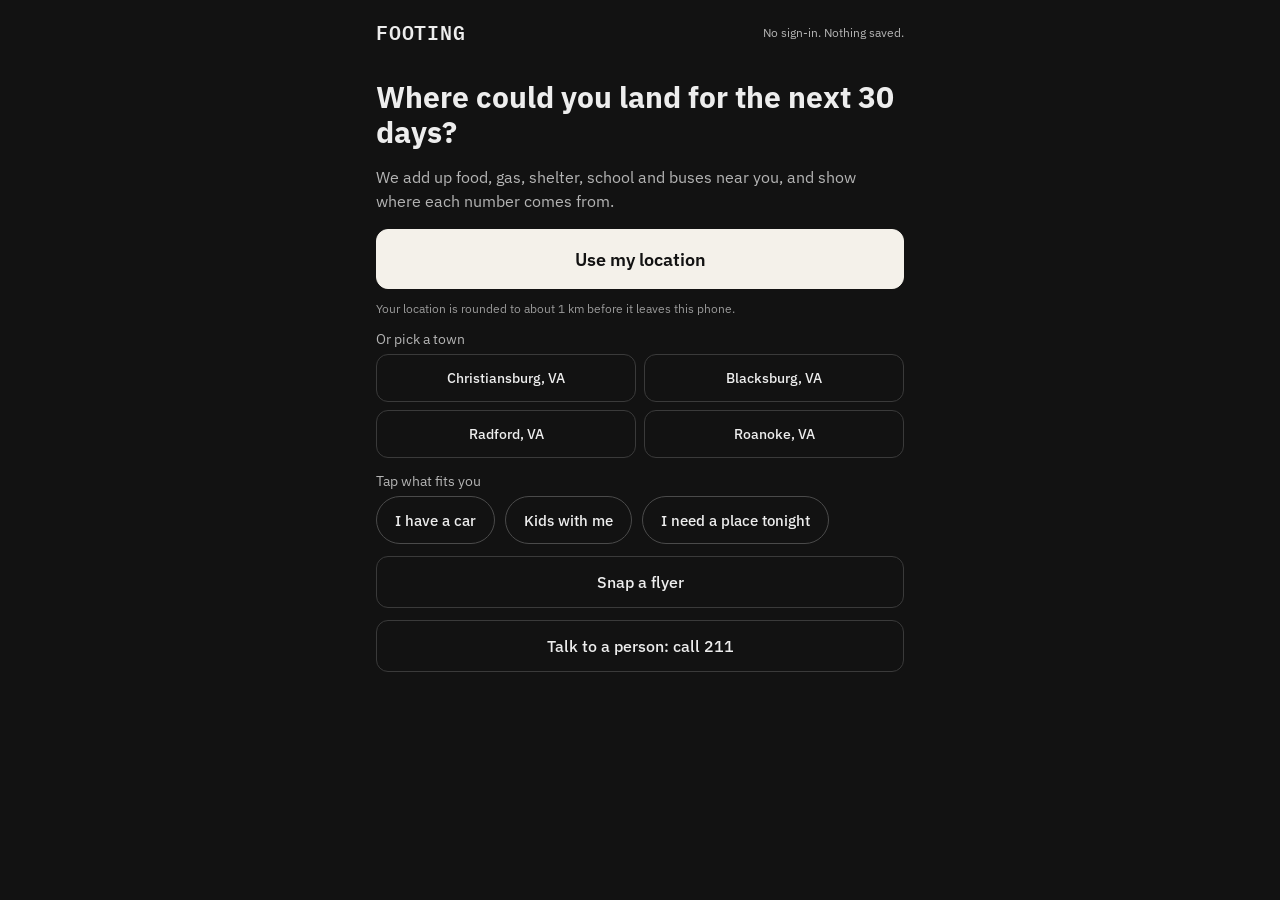
==== footing/web/index.html @ 18e1db3f "Gemma 4 plan and flyer reader, API, and phone app FastAPI endpoints for receipt, plan, tonight, comp" ====
<!doctype html>
<html lang="en">
<head>
<meta charset="utf-8">
<meta name="viewport" content="width=device-width, initial-scale=1, viewport-fit=cover">
<meta name="theme-color" content="#121212">
<meta name="description" content="Footing: where could you land for the next 30 days? Food, shelter, cost and services near you, from public data.">
<title>Footing</title>
<link rel="manifest" href="manifest.webmanifest">
<link rel="icon" href="icon.svg" type="image/svg+xml">
<link rel="preconnect" href="https://fonts.googleapis.com">
<link href="https://fonts.googleapis.com/css2?family=IBM+Plex+Mono:wght@400;600&family=IBM+Plex+Sans:wght@400;500;600;700&display=swap" rel="stylesheet">
<link rel="stylesheet" href="styles.css">
</head>
<body>
<header class="top">
  <a href="#/" class="brand" aria-label="Footing home">FOOTING</a>
  <span class="tag">No sign-in. Nothing saved.</span>
</header>
<main id="view" tabindex="-1" aria-live="polite"></main>
<noscript><p class="pad">Footing needs JavaScript. You can still call 211 for help.</p></noscript>
<script src="app.js"></script>
</body>
</html>
---- footing/web/styles.css ----
:root {
  --bg: #121212; --panel: #1a1a1a; --line: #2e2e2e; --ink: #ededed; --quiet: #b5b5b5; --dim: #9a9a9a;
  --paper: #f4f1ea; --paper-ink: #1b1b1b; --paper-quiet: #5f5f5f;
  --good: #2e7d4f; --good-ink: #1f6b3f; --bar-good: #4caf7a; --bar-mid: #d9a441; --bar-low: #c96a5b;
  --warn: #e0a63a; --warn-ink: #f2c46d; --accent: #2e7d4f;
  --mono: "IBM Plex Mono", ui-monospace, Menlo, Consolas, monospace;
  --sans: "IBM Plex Sans", system-ui, -apple-system, "Segoe UI", sans-serif;
}
* { box-sizing: border-box; }
html, body { margin: 0; background: var(--bg); color: var(--ink); font-family: var(--sans); }
body { min-height: 100vh; }
a { color: var(--ink); }
.top { display: flex; align-items: center; justify-content: space-between; padding: 16px; max-width: 560px; margin: 0 auto; }
.brand { font-family: var(--mono); font-weight: 600; font-size: 20px; letter-spacing: .04em; text-decoration: none; }
.tag { font-size: 12px; color: var(--quiet); }
main { max-width: 560px; margin: 0 auto; padding: 0 16px 48px; outline: none; }
h1 { font-size: 30px; line-height: 1.15; margin: 16px 0 8px; }
h2 { font-size: 20px; margin: 24px 0 8px; }
p { line-height: 1.5; }
.quiet { color: var(--quiet); } .dim { color: var(--dim); font-size: 12px; }
.pad { padding: 16px; }
.btn { display: flex; align-items: center; justify-content: center; gap: 8px; min-height: 52px; padding: 0 18px;
  border-radius: 12px; border: 1px solid #3a3a3a; background: transparent; color: var(--ink); font: 500 16px var(--sans);
  text-decoration: none; cursor: pointer; width: 100%; }
.btn.primary { background: var(--paper); color: #121212; border-color: var(--paper); font-weight: 600; min-height: 60px; font-size: 18px; }
.btn.go { background: var(--good); border-color: var(--good); color: #fff; font-weight: 700; }
.btn:focus-visible, .chip:focus-visible, input:focus-visible, select:focus-visible { outline: 3px solid var(--warn); outline-offset: 2px; }
.row { display: flex; gap: 8px; } .row > * { flex: 1; }
.stack { display: flex; flex-direction: column; gap: 12px; }
.chips { display: flex; flex-wrap: wrap; gap: 10px; }
.chip { min-height: 48px; padding: 0 18px; border-radius: 24px; border: 1px solid #4a4a4a; background: transparent;
  color: var(--ink); font: 500 15px var(--sans); cursor: pointer; }
.chip[aria-pressed="true"] { background: var(--good); border-color: var(--good); color: #fff; }
label { font-size: 14px; color: var(--quiet); }
input, select { width: 100%; min-height: 48px; border-radius: 10px; border: 1px solid #3a3a3a; background: #1c1c1c;
  color: var(--ink); padding: 0 14px; font: 16px var(--sans); }
.towns { display: grid; grid-template-columns: repeat(2, minmax(0, 1fr)); gap: 8px; }
.towns .btn { min-height: 48px; font-size: 14px; flex-direction: column; gap: 0; padding: 6px 10px; text-align: center; }
.towns .btn .nodata { font: 400 11px var(--mono); color: var(--quiet); }
.badge { display: inline-block; font: 600 11px var(--mono); padding: 2px 6px; border-radius: 4px; border: 1px solid #4a4a4a; color: var(--quiet); }
.badge.open { border-color: var(--bar-good); color: var(--bar-good); }
.badge.closed { border-color: var(--bar-low); color: #e89585; }
.notice { border: 1px solid var(--line); border-radius: 12px; padding: 12px 14px; background: var(--panel); font-size: 14px; line-height: 1.5; }
.notice.warn { border: 2px solid var(--warn); }
.notice.warn strong { color: var(--warn-ink); }

/* receipt */
.receipt { background: var(--paper); color: var(--paper-ink); border-radius: 6px; padding: 18px; font-family: var(--mono);
  display: flex; flex-direction: column; gap: 10px; margin-top: 12px; }
.receipt .title { text-align: center; font-weight: 600; letter-spacing: .12em; }
.receipt .sub { text-align: center; font-size: 11px; color: var(--paper-quiet); }
.receipt hr { border: 0; border-top: 1px dashed #8a8a8a; margin: 2px 0; width: 100%; }
.line { display: flex; justify-content: space-between; gap: 12px; font-size: 13px; }
.line .v { font-weight: 600; white-space: nowrap; }
.line.unknown .v { color: var(--paper-quiet); font-weight: 400; }
.src { font-size: 11px; color: var(--paper-quiet); }
.stamp-row { display: flex; align-items: center; justify-content: space-between; }
.stamp { width: 76px; height: 76px; border-radius: 50%; border: 3px solid var(--good-ink); color: var(--good-ink);
  display: flex; align-items: center; justify-content: center; font-size: 28px; font-weight: 600; transform: rotate(-8deg); }
.stamp.none { border-color: var(--paper-quiet); color: var(--paper-quiet); font-size: 14px; }
.cats { display: flex; flex-direction: column; gap: 8px; margin-top: 16px; }
.cat { display: grid; grid-template-columns: 132px minmax(0, 1fr) 40px; align-items: center; gap: 10px; font-size: 13px;
  background: none; border: 0; color: var(--ink); text-align: left; padding: 4px 0; cursor: pointer; font-family: var(--sans); }
.track { height: 9px; border-radius: 5px; background: #2a2a2a; overflow: hidden; }
.track.unknown { background: repeating-linear-gradient(90deg, #3a3a3a 0 6px, transparent 6px 12px); }
.fill { height: 9px; }
.num { text-align: right; font-family: var(--mono); }
.details { font-size: 13px; color: var(--quiet); padding: 4px 0 8px; line-height: 1.5; }
.details li { margin: 2px 0; }
.places { list-style: none; padding: 0; margin: 0; display: flex; flex-direction: column; gap: 8px; }
.place { border: 1px solid var(--line); background: var(--panel); border-radius: 12px; padding: 12px; display: flex; flex-direction: column; gap: 4px; }
.place .name { font-weight: 600; }
.place .meta { font: 12px var(--mono); color: var(--quiet); display: flex; gap: 10px; flex-wrap: wrap; align-items: center; }
.actions { display: grid; grid-template-columns: repeat(2, minmax(0, 1fr)); gap: 8px; margin-top: 16px; }
.step { display: grid; grid-template-columns: 28px minmax(0, 1fr); gap: 10px; border: 1px solid var(--line); background: var(--panel); border-radius: 12px; padding: 12px; }
.step input { width: 22px; height: 22px; min-height: 0; margin: 2px 0 0; accent-color: var(--good); }
.step .a { font-weight: 600; line-height: 1.35; }
.tabs { display: flex; gap: 8px; margin: 8px 0; }
.tabs button { min-height: 40px; padding: 0 14px; border-radius: 20px; border: 1px solid #3a3a3a; background: transparent; color: var(--ink); font: 14px var(--sans); cursor: pointer; }
.tabs button[aria-selected="true"] { background: var(--paper); color: #121212; font-weight: 600; }
.cmp { display: grid; gap: 8px; }
.cmp table { width: 100%; border-collapse: collapse; font-size: 13px; }
.cmp th, .cmp td { padding: 8px 6px; border-bottom: 1px solid var(--line); text-align: left; }
.cmp td.n { font-family: var(--mono); text-align: right; }
.tonight { background: #000; }
.big { font-size: 26px; font-weight: 700; line-height: 1.2; }
.card-frame { background: #fff; border-radius: 8px; padding: 8px; display: flex; justify-content: center; }
.card-frame img { max-width: 100%; height: auto; }
.spinner { padding: 40px 0; text-align: center; color: var(--quiet); }
@media print { .top, .no-print { display: none !important; } body { background: #fff; } .card-frame { padding: 0; } }
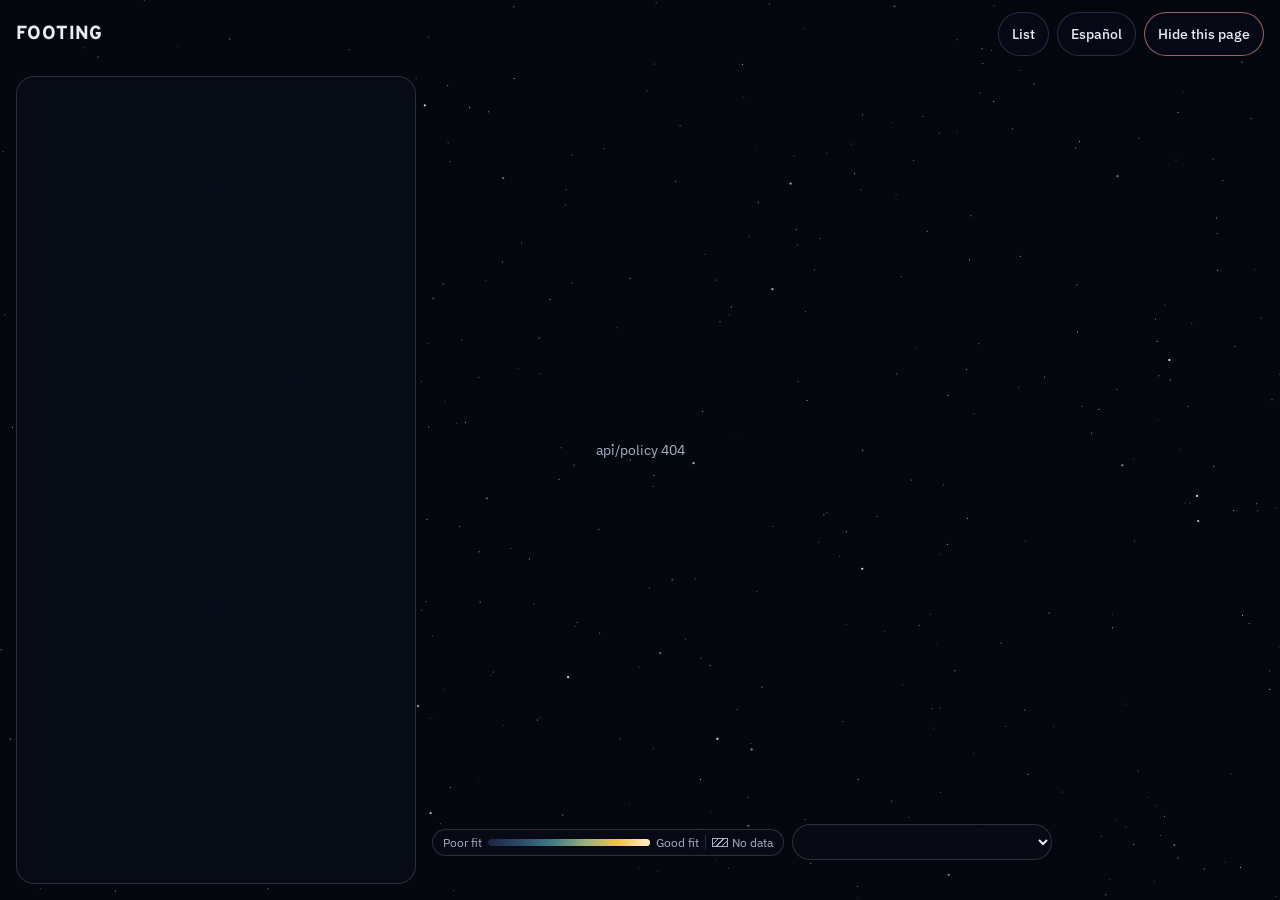
==== commit eb25aa86: "Sync globe UI work from Drive '2nd 100%' (hash-verified against its git index) Every file matches th" ====
--- a/footing/web/index.html
+++ b/footing/web/index.html
@@ -9,16 +9,40 @@
 <link rel="manifest" href="manifest.webmanifest">
 <link rel="icon" href="icon.svg" type="image/svg+xml">
 <link rel="preconnect" href="https://fonts.googleapis.com">
-<link href="https://fonts.googleapis.com/css2?family=IBM+Plex+Mono:wght@400;600&family=IBM+Plex+Sans:wght@400;500;600;700&display=swap" rel="stylesheet">
+<link href="https://fonts.googleapis.com/css2?family=IBM+Plex+Mono:wght@400;600&family=IBM+Plex+Sans:wght@400;500;600;700&family=Overpass:wght@700;800&display=swap" rel="stylesheet">
 <link rel="stylesheet" href="styles.css">
+<link rel="stylesheet" href="vendor/maplibre-gl.css">
+<link rel="stylesheet" href="globe.css">
 </head>
 <body>
+<div id="globe-root" hidden>
+  <canvas id="stars" aria-hidden="true"></canvas>
+  <div id="globe-map" aria-label="Globe. States are colored by how well they fit you. Use the List button for the same information as a list."></div>
+  <div class="g-loading" role="status">Loading the map...</div>
+  <div class="g-top">
+    <a href="#/" class="g-brand" aria-label="Footing home">FOOTING</a>
+    <button type="button" class="g-btn" id="g-listbtn">List</button>
+    <button type="button" class="g-btn" id="g-lang">Español</button>
+    <button type="button" class="g-btn hide" id="g-hide">Hide this page</button>
+  </div>
+  <div class="g-legend">
+    <div class="g-ramp"><span id="g-low">Poor fit</span><span class="bar" aria-hidden="true"></span><span id="g-high">Good fit</span>
+      <span class="unk"><i aria-hidden="true"></i><span id="g-unk">No data</span></span></div>
+    <select class="g-layer" id="g-layer" aria-label="Color the map by"></select>
+  </div>
+  <section class="g-sheet" aria-label="Details"></section>
+</div>
 <header class="top">
   <a href="#/" class="brand" aria-label="Footing home">FOOTING</a>
-  <span class="tag">No sign-in. Nothing saved.</span>
+  <span class="tag">No sign-in. Your answers stay on this phone.</span>
 </header>
 <main id="view" tabindex="-1" aria-live="polite"></main>
 <noscript><p class="pad">Footing needs JavaScript. You can still call 211 for help.</p></noscript>
+<script src="vendor/maplibre-gl.js"></script>
+<script src="vendor/topojson-client.min.js"></script>
+<script src="fit.js"></script>
+<script src="i18n.js"></script>
+<script src="globe.js"></script>
 <script src="app.js"></script>
 </body>
 </html>
--- a/footing/web/vendor/maplibre-gl.css
+++ b/footing/web/vendor/maplibre-gl.css
@@ -0,0 +1 @@
+.maplibregl-map{font:12px/20px Helvetica Neue,Arial,Helvetica,sans-serif;overflow:hidden;position:relative;-webkit-tap-highlight-color:rgb(0 0 0/0)}.maplibregl-canvas{left:0;position:absolute;top:0}.maplibregl-map:fullscreen{height:100%;width:100%}.maplibregl-ctrl-group button.maplibregl-ctrl-compass{touch-action:none}.maplibregl-canvas-container.maplibregl-interactive,.maplibregl-ctrl-group button.maplibregl-ctrl-compass{cursor:grab;-webkit-user-select:none;-moz-user-select:none;user-select:none}.maplibregl-canvas-container.maplibregl-interactive.maplibregl-track-pointer{cursor:pointer}.maplibregl-canvas-container.maplibregl-interactive:active,.maplibregl-ctrl-group button.maplibregl-ctrl-compass:active{cursor:grabbing}.maplibregl-canvas-container.maplibregl-touch-zoom-rotate,.maplibregl-canvas-container.maplibregl-touch-zoom-rotate .maplibregl-canvas{touch-action:pan-x pan-y}.maplibregl-canvas-container.maplibregl-touch-drag-pan,.maplibregl-canvas-container.maplibregl-touch-drag-pan .maplibregl-canvas{touch-action:pinch-zoom}.maplibregl-canvas-container.maplibregl-touch-zoom-rotate.maplibregl-touch-drag-pan,.maplibregl-canvas-container.maplibregl-touch-zoom-rotate.maplibregl-touch-drag-pan .maplibregl-canvas{touch-action:none}.maplibregl-canvas-container.maplibregl-touch-drag-pan.maplibregl-cooperative-gestures,.maplibregl-canvas-container.maplibregl-touch-drag-pan.maplibregl-cooperative-gestures .maplibregl-canvas{touch-action:pan-x pan-y}.maplibregl-ctrl-bottom-left,.maplibregl-ctrl-bottom-right,.maplibregl-ctrl-top-left,.maplibregl-ctrl-top-right{pointer-events:none;position:absolute;z-index:2}.maplibregl-ctrl-top-left{left:0;top:0}.maplibregl-ctrl-top-right{right:0;top:0}.maplibregl-ctrl-bottom-left{bottom:0;left:0}.maplibregl-ctrl-bottom-right{bottom:0;right:0}.maplibregl-ctrl{clear:both;pointer-events:auto;transform:translate(0)}.maplibregl-ctrl-top-left .maplibregl-ctrl{float:left;margin:10px 0 0 10px}.maplibregl-ctrl-top-right .maplibregl-ctrl{float:right;margin:10px 10px 0 0}.maplibregl-ctrl-bottom-left .maplibregl-ctrl{float:left;margin:0 0 10px 10px}.maplibregl-ctrl-bottom-right .maplibregl-ctrl{float:right;margin:0 10px 10px 0}.maplibregl-ctrl-group{background:#fff;border-radius:4px}.maplibregl-ctrl-group:not(:empty){box-shadow:0 0 0 2px rgba(0,0,0,.1)}@media (forced-colors:active){.maplibregl-ctrl-group:not(:empty){box-shadow:0 0 0 2px ButtonText}}.maplibregl-ctrl-group button{background-color:transparent;border:0;box-sizing:border-box;cursor:pointer;display:block;height:29px;outline:none;padding:0;width:29px}.maplibregl-ctrl-group button+button{border-top:1px solid #ddd}.maplibregl-ctrl button .maplibregl-ctrl-icon{background-position:50%;background-repeat:no-repeat;display:block;height:100%;width:100%}@media (forced-colors:active){.maplibregl-ctrl-icon{background-color:transparent}.maplibregl-ctrl-group button+button{border-top:1px solid ButtonText}}.maplibregl-ctrl button::-moz-focus-inner{border:0;padding:0}.maplibregl-ctrl-attrib-button:focus,.maplibregl-ctrl-group button:focus{box-shadow:0 0 2px 2px #0096ff}.maplibregl-ctrl button:disabled{cursor:not-allowed}.maplibregl-ctrl button:disabled .maplibregl-ctrl-icon{opacity:.25}@media (hover:hover){.maplibregl-ctrl button:not(:disabled):hover{background-color:rgba(0,0,0,.05)}}.maplibregl-ctrl button:not(:disabled):active{background-color:rgba(0,0,0,.05)}.maplibregl-ctrl-group button:focus:focus-visible{box-shadow:0 0 2px 2px #0096ff}.maplibregl-ctrl-group button:focus:not(:focus-visible){box-shadow:none}.maplibregl-ctrl-group button:focus:first-child{border-radius:4px 4px 0 0}.maplibregl-ctrl-group button:focus:last-child{border-radius:0 0 4px 4px}.maplibregl-ctrl-group button:focus:only-child{border-radius:inherit}.maplibregl-ctrl button.maplibregl-ctrl-zoom-out .maplibregl-ctrl-icon{background-image:url("data:image/svg+xml;charset=utf-8,%3Csvg xmlns='http://www.w3.org/2000/svg' width='29' height='29' fill='%23333' viewBox='0 0 29 29'%3E%3Cpath d='M10 13c-.75 0-1.5.75-1.5 1.5S9.25 16 10 16h9c.75 0 1.5-.75 1.5-1.5S19.75 13 19 13z'/%3E%3C/svg%3E")}.maplibregl-ctrl button.maplibregl-ctrl-zoom-in .maplibregl-ctrl-icon{background-image:url("data:image/svg+xml;charset=utf-8,%3Csvg xmlns='http://www.w3.org/2000/svg' width='29' height='29' fill='%23333' viewBox='0 0 29 29'%3E%3Cpath d='M14.5 8.5c-.75 0-1.5.75-1.5 1.5v3h-3c-.75 0-1.5.75-1.5 1.5S9.25 16 10 16h3v3c0 .75.75 1.5 1.5 1.5S16 19.75 16 19v-3h3c.75 0 1.5-.75 1.5-1.5S19.75 13 19 13h-3v-3c0-.75-.75-1.5-1.5-1.5'/%3E%3C/svg%3E")}@media (forced-colors:active){.maplibregl-ctrl button.maplibregl-ctrl-zoom-out .maplibregl-ctrl-icon{background-image:url("data:image/svg+xml;charset=utf-8,%3Csvg xmlns='http://www.w3.org/2000/svg' width='29' height='29' fill='%23fff' viewBox='0 0 29 29'%3E%3Cpath d='M10 13c-.75 0-1.5.75-1.5 1.5S9.25 16 10 16h9c.75 0 1.5-.75 1.5-1.5S19.75 13 19 13z'/%3E%3C/svg%3E")}.maplibregl-ctrl button.maplibregl-ctrl-zoom-in .maplibregl-ctrl-icon{background-image:url("data:image/svg+xml;charset=utf-8,%3Csvg xmlns='http://www.w3.org/2000/svg' width='29' height='29' fill='%23fff' viewBox='0 0 29 29'%3E%3Cpath d='M14.5 8.5c-.75 0-1.5.75-1.5 1.5v3h-3c-.75 0-1.5.75-1.5 1.5S9.25 16 10 16h3v3c0 .75.75 1.5 1.5 1.5S16 19.75 16 19v-3h3c.75 0 1.5-.75 1.5-1.5S19.75 13 19 13h-3v-3c0-.75-.75-1.5-1.5-1.5'/%3E%3C/svg%3E")}}@media (forced-colors:active) and (prefers-color-scheme:light){.maplibregl-ctrl button.maplibregl-ctrl-zoom-out .maplibregl-ctrl-icon{background-image:url("data:image/svg+xml;charset=utf-8,%3Csvg xmlns='http://www.w3.org/2000/svg' width='29' height='29' viewBox='0 0 29 29'%3E%3Cpath d='M10 13c-.75 0-1.5.75-1.5 1.5S9.25 16 10 16h9c.75 0 1.5-.75 1.5-1.5S19.75 13 19 13z'/%3E%3C/svg%3E")}.maplibregl-ctrl button.maplibregl-ctrl-zoom-in .maplibregl-ctrl-icon{background-image:url("data:image/svg+xml;charset=utf-8,%3Csvg xmlns='http://www.w3.org/2000/svg' width='29' height='29' viewBox='0 0 29 29'%3E%3Cpath d='M14.5 8.5c-.75 0-1.5.75-1.5 1.5v3h-3c-.75 0-1.5.75-1.5 1.5S9.25 16 10 16h3v3c0 .75.75 1.5 1.5 1.5S16 19.75 16 19v-3h3c.75 0 1.5-.75 1.5-1.5S19.75 13 19 13h-3v-3c0-.75-.75-1.5-1.5-1.5'/%3E%3C/svg%3E")}}.maplibregl-ctrl button.maplibregl-ctrl-fullscreen .maplibregl-ctrl-icon{background-image:url("data:image/svg+xml;charset=utf-8,%3Csvg xmlns='http://www.w3.org/2000/svg' width='29' height='29' fill='%23333' viewBox='0 0 29 29'%3E%3Cpath d='M24 16v5.5c0 1.75-.75 2.5-2.5 2.5H16v-1l3-1.5-4-5.5 1-1 5.5 4 1.5-3zM6 16l1.5 3 5.5-4 1 1-4 5.5 3 1.5v1H7.5C5.75 24 5 23.25 5 21.5V16zm7-11v1l-3 1.5 4 5.5-1 1-5.5-4L6 13H5V7.5C5 5.75 5.75 5 7.5 5zm11 2.5c0-1.75-.75-2.5-2.5-2.5H16v1l3 1.5-4 5.5 1 1 5.5-4 1.5 3h1z'/%3E%3C/svg%3E")}.maplibregl-ctrl button.maplibregl-ctrl-shrink .maplibregl-ctrl-icon{background-image:url("data:image/svg+xml;charset=utf-8,%3Csvg xmlns='http://www.w3.org/2000/svg' width='29' height='29' viewBox='0 0 29 29'%3E%3Cpath d='M18.5 16c-1.75 0-2.5.75-2.5 2.5V24h1l1.5-3 5.5 4 1-1-4-5.5 3-1.5v-1zM13 18.5c0-1.75-.75-2.5-2.5-2.5H5v1l3 1.5L4 24l1 1 5.5-4 1.5 3h1zm3-8c0 1.75.75 2.5 2.5 2.5H24v-1l-3-1.5L25 5l-1-1-5.5 4L17 5h-1zM10.5 13c1.75 0 2.5-.75 2.5-2.5V5h-1l-1.5 3L5 4 4 5l4 5.5L5 12v1z'/%3E%3C/svg%3E")}@media (forced-colors:active){.maplibregl-ctrl button.maplibregl-ctrl-fullscreen .maplibregl-ctrl-icon{background-image:url("data:image/svg+xml;charset=utf-8,%3Csvg xmlns='http://www.w3.org/2000/svg' width='29' height='29' fill='%23fff' viewBox='0 0 29 29'%3E%3Cpath d='M24 16v5.5c0 1.75-.75 2.5-2.5 2.5H16v-1l3-1.5-4-5.5 1-1 5.5 4 1.5-3zM6 16l1.5 3 5.5-4 1 1-4 5.5 3 1.5v1H7.5C5.75 24 5 23.25 5 21.5V16zm7-11v1l-3 1.5 4 5.5-1 1-5.5-4L6 13H5V7.5C5 5.75 5.75 5 7.5 5zm11 2.5c0-1.75-.75-2.5-2.5-2.5H16v1l3 1.5-4 5.5 1 1 5.5-4 1.5 3h1z'/%3E%3C/svg%3E")}.maplibregl-ctrl button.maplibregl-ctrl-shrink .maplibregl-ctrl-icon{background-image:url("data:image/svg+xml;charset=utf-8,%3Csvg xmlns='http://www.w3.org/2000/svg' width='29' height='29' fill='%23fff' viewBox='0 0 29 29'%3E%3Cpath d='M18.5 16c-1.75 0-2.5.75-2.5 2.5V24h1l1.5-3 5.5 4 1-1-4-5.5 3-1.5v-1zM13 18.5c0-1.75-.75-2.5-2.5-2.5H5v1l3 1.5L4 24l1 1 5.5-4 1.5 3h1zm3-8c0 1.75.75 2.5 2.5 2.5H24v-1l-3-1.5L25 5l-1-1-5.5 4L17 5h-1zM10.5 13c1.75 0 2.5-.75 2.5-2.5V5h-1l-1.5 3L5 4 4 5l4 5.5L5 12v1z'/%3E%3C/svg%3E")}}@media (forced-colors:active) and (prefers-color-scheme:light){.maplibregl-ctrl button.maplibregl-ctrl-fullscreen .maplibregl-ctrl-icon{background-image:url("data:image/svg+xml;charset=utf-8,%3Csvg xmlns='http://www.w3.org/2000/svg' width='29' height='29' viewBox='0 0 29 29'%3E%3Cpath d='M24 16v5.5c0 1.75-.75 2.5-2.5 2.5H16v-1l3-1.5-4-5.5 1-1 5.5 4 1.5-3zM6 16l1.5 3 5.5-4 1 1-4 5.5 3 1.5v1H7.5C5.75 24 5 23.25 5 21.5V16zm7-11v1l-3 1.5 4 5.5-1 1-5.5-4L6 13H5V7.5C5 5.75 5.75 5 7.5 5zm11 2.5c0-1.75-.75-2.5-2.5-2.5H16v1l3 1.5-4 5.5 1 1 5.5-4 1.5 3h1z'/%3E%3C/svg%3E")}.maplibregl-ctrl button.maplibregl-ctrl-shrink .maplibregl-ctrl-icon{background-image:url("data:image/svg+xml;charset=utf-8,%3Csvg xmlns='http://www.w3.org/2000/svg' width='29' height='29' viewBox='0 0 29 29'%3E%3Cpath d='M18.5 16c-1.75 0-2.5.75-2.5 2.5V24h1l1.5-3 5.5 4 1-1-4-5.5 3-1.5v-1zM13 18.5c0-1.75-.75-2.5-2.5-2.5H5v1l3 1.5L4 24l1 1 5.5-4 1.5 3h1zm3-8c0 1.75.75 2.5 2.5 2.5H24v-1l-3-1.5L25 5l-1-1-5.5 4L17 5h-1zM10.5 13c1.75 0 2.5-.75 2.5-2.5V5h-1l-1.5 3L5 4 4 5l4 5.5L5 12v1z'/%3E%3C/svg%3E")}}.maplibregl-ctrl button.maplibregl-ctrl-compass .maplibregl-ctrl-icon{background-image:url("data:image/svg+xml;charset=utf-8,%3Csvg xmlns='http://www.w3.org/2000/svg' width='29' height='29' fill='%23333' viewBox='0 0 29 29'%3E%3Cpath d='m10.5 14 4-8 4 8z'/%3E%3Cpath fill='%23ccc' d='m10.5 16 4 8 4-8z'/%3E%3C/svg%3E")}@media (forced-colors:active){.maplibregl-ctrl button.maplibregl-ctrl-compass .maplibregl-ctrl-icon{background-image:url("data:image/svg+xml;charset=utf-8,%3Csvg xmlns='http://www.w3.org/2000/svg' width='29' height='29' fill='%23fff' viewBox='0 0 29 29'%3E%3Cpath d='m10.5 14 4-8 4 8z'/%3E%3Cpath fill='%23ccc' d='m10.5 16 4 8 4-8z'/%3E%3C/svg%3E")}}@media (forced-colors:active) and (prefers-color-scheme:light){.maplibregl-ctrl button.maplibregl-ctrl-compass .maplibregl-ctrl-icon{background-image:url("data:image/svg+xml;charset=utf-8,%3Csvg xmlns='http://www.w3.org/2000/svg' width='29' height='29' viewBox='0 0 29 29'%3E%3Cpath d='m10.5 14 4-8 4 8z'/%3E%3Cpath fill='%23ccc' d='m10.5 16 4 8 4-8z'/%3E%3C/svg%3E")}}.maplibregl-ctrl button.maplibregl-ctrl-globe .maplibregl-ctrl-icon{background-image:url("data:image/svg+xml;charset=utf-8,%3Csvg xmlns='http://www.w3.org/2000/svg' width='22' height='22' fill='none' stroke='%23333' viewBox='0 0 22 22'%3E%3Ccircle cx='11' cy='11' r='8.5'/%3E%3Cpath d='M17.5 11c0 4.819-3.02 8.5-6.5 8.5S4.5 15.819 4.5 11 7.52 2.5 11 2.5s6.5 3.681 6.5 8.5Z'/%3E%3Cpath d='M13.5 11c0 2.447-.331 4.64-.853 6.206-.262.785-.562 1.384-.872 1.777-.314.399-.58.517-.775.517s-.461-.118-.775-.517c-.31-.393-.61-.992-.872-1.777C8.831 15.64 8.5 13.446 8.5 11s.331-4.64.853-6.206c.262-.785.562-1.384.872-1.777.314-.399.58-.517.775-.517s.461.118.775.517c.31.393.61.992.872 1.777.522 1.565.853 3.76.853 6.206Z'/%3E%3Cpath d='M11 7.5c-1.909 0-3.622-.166-4.845-.428-.616-.132-1.08-.283-1.379-.434a1.3 1.3 0 0 1-.224-.138q.07-.058.224-.138c.299-.151.763-.302 1.379-.434C7.378 5.666 9.091 5.5 11 5.5s3.622.166 4.845.428c.616.132 1.08.283 1.379.434.105.053.177.1.224.138q-.07.058-.224.138c-.299.151-.763.302-1.379.434-1.223.262-2.936.428-4.845.428ZM4.486 6.436ZM11 16.5c-1.909 0-3.622-.166-4.845-.428-.616-.132-1.08-.283-1.379-.434a1.3 1.3 0 0 1-.224-.138 1.3 1.3 0 0 1 .224-.138c.299-.151.763-.302 1.379-.434C7.378 14.666 9.091 14.5 11 14.5s3.622.166 4.845.428c.616.132 1.08.283 1.379.434.105.053.177.1.224.138a1.3 1.3 0 0 1-.224.138c-.299.151-.763.302-1.379.434-1.223.262-2.936.428-4.845.428Zm-6.514-1.064ZM11 12.5c-2.46 0-4.672-.222-6.255-.574-.796-.177-1.406-.38-1.805-.59a1.5 1.5 0 0 1-.39-.272.3.3 0 0 1-.047-.064.3.3 0 0 1 .048-.064c.066-.073.189-.167.389-.272.399-.21 1.009-.413 1.805-.59C6.328 9.722 8.54 9.5 11 9.5s4.672.222 6.256.574c.795.177 1.405.38 1.804.59.2.105.323.2.39.272a.3.3 0 0 1 .047.064.3.3 0 0 1-.048.064 1.4 1.4 0 0 1-.389.272c-.399.21-1.009.413-1.804.59-1.584.352-3.796.574-6.256.574Zm-8.501-1.51v.002zm0 .018v.002zm17.002.002v-.002zm0-.018v-.002z'/%3E%3C/svg%3E")}.maplibregl-ctrl button.maplibregl-ctrl-globe-enabled .maplibregl-ctrl-icon{background-image:url("data:image/svg+xml;charset=utf-8,%3Csvg xmlns='http://www.w3.org/2000/svg' width='22' height='22' fill='none' stroke='%2333b5e5' viewBox='0 0 22 22'%3E%3Ccircle cx='11' cy='11' r='8.5'/%3E%3Cpath d='M17.5 11c0 4.819-3.02 8.5-6.5 8.5S4.5 15.819 4.5 11 7.52 2.5 11 2.5s6.5 3.681 6.5 8.5Z'/%3E%3Cpath d='M13.5 11c0 2.447-.331 4.64-.853 6.206-.262.785-.562 1.384-.872 1.777-.314.399-.58.517-.775.517s-.461-.118-.775-.517c-.31-.393-.61-.992-.872-1.777C8.831 15.64 8.5 13.446 8.5 11s.331-4.64.853-6.206c.262-.785.562-1.384.872-1.777.314-.399.58-.517.775-.517s.461.118.775.517c.31.393.61.992.872 1.777.522 1.565.853 3.76.853 6.206Z'/%3E%3Cpath d='M11 7.5c-1.909 0-3.622-.166-4.845-.428-.616-.132-1.08-.283-1.379-.434a1.3 1.3 0 0 1-.224-.138q.07-.058.224-.138c.299-.151.763-.302 1.379-.434C7.378 5.666 9.091 5.5 11 5.5s3.622.166 4.845.428c.616.132 1.08.283 1.379.434.105.053.177.1.224.138q-.07.058-.224.138c-.299.151-.763.302-1.379.434-1.223.262-2.936.428-4.845.428ZM4.486 6.436ZM11 16.5c-1.909 0-3.622-.166-4.845-.428-.616-.132-1.08-.283-1.379-.434a1.3 1.3 0 0 1-.224-.138 1.3 1.3 0 0 1 .224-.138c.299-.151.763-.302 1.379-.434C7.378 14.666 9.091 14.5 11 14.5s3.622.166 4.845.428c.616.132 1.08.283 1.379.434.105.053.177.1.224.138a1.3 1.3 0 0 1-.224.138c-.299.151-.763.302-1.379.434-1.223.262-2.936.428-4.845.428Zm-6.514-1.064ZM11 12.5c-2.46 0-4.672-.222-6.255-.574-.796-.177-1.406-.38-1.805-.59a1.5 1.5 0 0 1-.39-.272.3.3 0 0 1-.047-.064.3.3 0 0 1 .048-.064c.066-.073.189-.167.389-.272.399-.21 1.009-.413 1.805-.59C6.328 9.722 8.54 9.5 11 9.5s4.672.222 6.256.574c.795.177 1.405.38 1.804.59.2.105.323.2.39.272a.3.3 0 0 1 .047.064.3.3 0 0 1-.048.064 1.4 1.4 0 0 1-.389.272c-.399.21-1.009.413-1.804.59-1.584.352-3.796.574-6.256.574Zm-8.501-1.51v.002zm0 .018v.002zm17.002.002v-.002zm0-.018v-.002z'/%3E%3C/svg%3E")}.maplibregl-ctrl button.maplibregl-ctrl-terrain .maplibregl-ctrl-icon{background-image:url("data:image/svg+xml;charset=utf-8,%3Csvg xmlns='http://www.w3.org/2000/svg' width='22' height='22' fill='%23333' viewBox='0 0 22 22'%3E%3Cpath d='m1.754 13.406 4.453-4.851 3.09 3.09 3.281 3.277.969-.969-3.309-3.312 3.844-4.121 6.148 6.886h1.082v-.855l-7.207-8.07-4.84 5.187L6.169 6.57l-5.48 5.965v.871ZM.688 16.844h20.625v1.375H.688Zm0 0'/%3E%3C/svg%3E")}.maplibregl-ctrl button.maplibregl-ctrl-terrain-enabled .maplibregl-ctrl-icon{background-image:url("data:image/svg+xml;charset=utf-8,%3Csvg xmlns='http://www.w3.org/2000/svg' width='22' height='22' fill='%2333b5e5' viewBox='0 0 22 22'%3E%3Cpath d='m1.754 13.406 4.453-4.851 3.09 3.09 3.281 3.277.969-.969-3.309-3.312 3.844-4.121 6.148 6.886h1.082v-.855l-7.207-8.07-4.84 5.187L6.169 6.57l-5.48 5.965v.871ZM.688 16.844h20.625v1.375H.688Zm0 0'/%3E%3C/svg%3E")}.maplibregl-ctrl button.maplibregl-ctrl-geolocate .maplibregl-ctrl-icon{background-image:url("data:image/svg+xml;charset=utf-8,%3Csvg xmlns='http://www.w3.org/2000/svg' width='29' height='29' fill='%23333' viewBox='0 0 20 20'%3E%3Cpath d='M10 4C9 4 9 5 9 5v.1A5 5 0 0 0 5.1 9H5s-1 0-1 1 1 1 1 1h.1A5 5 0 0 0 9 14.9v.1s0 1 1 1 1-1 1-1v-.1a5 5 0 0 0 3.9-3.9h.1s1 0 1-1-1-1-1-1h-.1A5 5 0 0 0 11 5.1V5s0-1-1-1m0 2.5a3.5 3.5 0 1 1 0 7 3.5 3.5 0 1 1 0-7'/%3E%3Ccircle cx='10' cy='10' r='2'/%3E%3C/svg%3E")}.maplibregl-ctrl button.maplibregl-ctrl-geolocate:disabled .maplibregl-ctrl-icon{background-image:url("data:image/svg+xml;charset=utf-8,%3Csvg xmlns='http://www.w3.org/2000/svg' width='29' height='29' fill='%23aaa' viewBox='0 0 20 20'%3E%3Cpath d='M10 4C9 4 9 5 9 5v.1A5 5 0 0 0 5.1 9H5s-1 0-1 1 1 1 1 1h.1A5 5 0 0 0 9 14.9v.1s0 1 1 1 1-1 1-1v-.1a5 5 0 0 0 3.9-3.9h.1s1 0 1-1-1-1-1-1h-.1A5 5 0 0 0 11 5.1V5s0-1-1-1m0 2.5a3.5 3.5 0 1 1 0 7 3.5 3.5 0 1 1 0-7'/%3E%3Ccircle cx='10' cy='10' r='2'/%3E%3Cpath fill='red' d='m14 5 1 1-9 9-1-1z'/%3E%3C/svg%3E")}.maplibregl-ctrl button.maplibregl-ctrl-geolocate.maplibregl-ctrl-geolocate-active .maplibregl-ctrl-icon{background-image:url("data:image/svg+xml;charset=utf-8,%3Csvg xmlns='http://www.w3.org/2000/svg' width='29' height='29' fill='%2333b5e5' viewBox='0 0 20 20'%3E%3Cpath d='M10 4C9 4 9 5 9 5v.1A5 5 0 0 0 5.1 9H5s-1 0-1 1 1 1 1 1h.1A5 5 0 0 0 9 14.9v.1s0 1 1 1 1-1 1-1v-.1a5 5 0 0 0 3.9-3.9h.1s1 0 1-1-1-1-1-1h-.1A5 5 0 0 0 11 5.1V5s0-1-1-1m0 2.5a3.5 3.5 0 1 1 0 7 3.5 3.5 0 1 1 0-7'/%3E%3Ccircle cx='10' cy='10' r='2'/%3E%3C/svg%3E")}.maplibregl-ctrl button.maplibregl-ctrl-geolocate.maplibregl-ctrl-geolocate-active-error .maplibregl-ctrl-icon{background-image:url("data:image/svg+xml;charset=utf-8,%3Csvg xmlns='http://www.w3.org/2000/svg' width='29' height='29' fill='%23e58978' viewBox='0 0 20 20'%3E%3Cpath d='M10 4C9 4 9 5 9 5v.1A5 5 0 0 0 5.1 9H5s-1 0-1 1 1 1 1 1h.1A5 5 0 0 0 9 14.9v.1s0 1 1 1 1-1 1-1v-.1a5 5 0 0 0 3.9-3.9h.1s1 0 1-1-1-1-1-1h-.1A5 5 0 0 0 11 5.1V5s0-1-1-1m0 2.5a3.5 3.5 0 1 1 0 7 3.5 3.5 0 1 1 0-7'/%3E%3Ccircle cx='10' cy='10' r='2'/%3E%3C/svg%3E")}.maplibregl-ctrl button.maplibregl-ctrl-geolocate.maplibregl-ctrl-geolocate-background .maplibregl-ctrl-icon{background-image:url("data:image/svg+xml;charset=utf-8,%3Csvg xmlns='http://www.w3.org/2000/svg' width='29' height='29' fill='%2333b5e5' viewBox='0 0 20 20'%3E%3Cpath d='M10 4C9 4 9 5 9 5v.1A5 5 0 0 0 5.1 9H5s-1 0-1 1 1 1 1 1h.1A5 5 0 0 0 9 14.9v.1s0 1 1 1 1-1 1-1v-.1a5 5 0 0 0 3.9-3.9h.1s1 0 1-1-1-1-1-1h-.1A5 5 0 0 0 11 5.1V5s0-1-1-1m0 2.5a3.5 3.5 0 1 1 0 7 3.5 3.5 0 1 1 0-7'/%3E%3C/svg%3E")}.maplibregl-ctrl button.maplibregl-ctrl-geolocate.maplibregl-ctrl-geolocate-background-error .maplibregl-ctrl-icon{background-image:url("data:image/svg+xml;charset=utf-8,%3Csvg xmlns='http://www.w3.org/2000/svg' width='29' height='29' fill='%23e54e33' viewBox='0 0 20 20'%3E%3Cpath d='M10 4C9 4 9 5 9 5v.1A5 5 0 0 0 5.1 9H5s-1 0-1 1 1 1 1 1h.1A5 5 0 0 0 9 14.9v.1s0 1 1 1 1-1 1-1v-.1a5 5 0 0 0 3.9-3.9h.1s1 0 1-1-1-1-1-1h-.1A5 5 0 0 0 11 5.1V5s0-1-1-1m0 2.5a3.5 3.5 0 1 1 0 7 3.5 3.5 0 1 1 0-7'/%3E%3C/svg%3E")}.maplibregl-ctrl button.maplibregl-ctrl-geolocate.maplibregl-ctrl-geolocate-waiting .maplibregl-ctrl-icon{animation:maplibregl-spin 2s linear infinite}@media (forced-colors:active){.maplibregl-ctrl button.maplibregl-ctrl-geolocate .maplibregl-ctrl-icon{background-image:url("data:image/svg+xml;charset=utf-8,%3Csvg xmlns='http://www.w3.org/2000/svg' width='29' height='29' fill='%23fff' viewBox='0 0 20 20'%3E%3Cpath d='M10 4C9 4 9 5 9 5v.1A5 5 0 0 0 5.1 9H5s-1 0-1 1 1 1 1 1h.1A5 5 0 0 0 9 14.9v.1s0 1 1 1 1-1 1-1v-.1a5 5 0 0 0 3.9-3.9h.1s1 0 1-1-1-1-1-1h-.1A5 5 0 0 0 11 5.1V5s0-1-1-1m0 2.5a3.5 3.5 0 1 1 0 7 3.5 3.5 0 1 1 0-7'/%3E%3Ccircle cx='10' cy='10' r='2'/%3E%3C/svg%3E")}.maplibregl-ctrl button.maplibregl-ctrl-geolocate:disabled .maplibregl-ctrl-icon{background-image:url("data:image/svg+xml;charset=utf-8,%3Csvg xmlns='http://www.w3.org/2000/svg' width='29' height='29' fill='%23999' viewBox='0 0 20 20'%3E%3Cpath d='M10 4C9 4 9 5 9 5v.1A5 5 0 0 0 5.1 9H5s-1 0-1 1 1 1 1 1h.1A5 5 0 0 0 9 14.9v.1s0 1 1 1 1-1 1-1v-.1a5 5 0 0 0 3.9-3.9h.1s1 0 1-1-1-1-1-1h-.1A5 5 0 0 0 11 5.1V5s0-1-1-1m0 2.5a3.5 3.5 0 1 1 0 7 3.5 3.5 0 1 1 0-7'/%3E%3Ccircle cx='10' cy='10' r='2'/%3E%3Cpath fill='red' d='m14 5 1 1-9 9-1-1z'/%3E%3C/svg%3E")}.maplibregl-ctrl button.maplibregl-ctrl-geolocate.maplibregl-ctrl-geolocate-active .maplibregl-ctrl-icon{background-image:url("data:image/svg+xml;charset=utf-8,%3Csvg xmlns='http://www.w3.org/2000/svg' width='29' height='29' fill='%2333b5e5' viewBox='0 0 20 20'%3E%3Cpath d='M10 4C9 4 9 5 9 5v.1A5 5 0 0 0 5.1 9H5s-1 0-1 1 1 1 1 1h.1A5 5 0 0 0 9 14.9v.1s0 1 1 1 1-1 1-1v-.1a5 5 0 0 0 3.9-3.9h.1s1 0 1-1-1-1-1-1h-.1A5 5 0 0 0 11 5.1V5s0-1-1-1m0 2.5a3.5 3.5 0 1 1 0 7 3.5 3.5 0 1 1 0-7'/%3E%3Ccircle cx='10' cy='10' r='2'/%3E%3C/svg%3E")}.maplibregl-ctrl button.maplibregl-ctrl-geolocate.maplibregl-ctrl-geolocate-active-error .maplibregl-ctrl-icon{background-image:url("data:image/svg+xml;charset=utf-8,%3Csvg xmlns='http://www.w3.org/2000/svg' width='29' height='29' fill='%23e58978' viewBox='0 0 20 20'%3E%3Cpath d='M10 4C9 4 9 5 9 5v.1A5 5 0 0 0 5.1 9H5s-1 0-1 1 1 1 1 1h.1A5 5 0 0 0 9 14.9v.1s0 1 1 1 1-1 1-1v-.1a5 5 0 0 0 3.9-3.9h.1s1 0 1-1-1-1-1-1h-.1A5 5 0 0 0 11 5.1V5s0-1-1-1m0 2.5a3.5 3.5 0 1 1 0 7 3.5 3.5 0 1 1 0-7'/%3E%3Ccircle cx='10' cy='10' r='2'/%3E%3C/svg%3E")}.maplibregl-ctrl button.maplibregl-ctrl-geolocate.maplibregl-ctrl-geolocate-background .maplibregl-ctrl-icon{background-image:url("data:image/svg+xml;charset=utf-8,%3Csvg xmlns='http://www.w3.org/2000/svg' width='29' height='29' fill='%2333b5e5' viewBox='0 0 20 20'%3E%3Cpath d='M10 4C9 4 9 5 9 5v.1A5 5 0 0 0 5.1 9H5s-1 0-1 1 1 1 1 1h.1A5 5 0 0 0 9 14.9v.1s0 1 1 1 1-1 1-1v-.1a5 5 0 0 0 3.9-3.9h.1s1 0 1-1-1-1-1-1h-.1A5 5 0 0 0 11 5.1V5s0-1-1-1m0 2.5a3.5 3.5 0 1 1 0 7 3.5 3.5 0 1 1 0-7'/%3E%3C/svg%3E")}.maplibregl-ctrl button.maplibregl-ctrl-geolocate.maplibregl-ctrl-geolocate-background-error .maplibregl-ctrl-icon{background-image:url("data:image/svg+xml;charset=utf-8,%3Csvg xmlns='http://www.w3.org/2000/svg' width='29' height='29' fill='%23e54e33' viewBox='0 0 20 20'%3E%3Cpath d='M10 4C9 4 9 5 9 5v.1A5 5 0 0 0 5.1 9H5s-1 0-1 1 1 1 1 1h.1A5 5 0 0 0 9 14.9v.1s0 1 1 1 1-1 1-1v-.1a5 5 0 0 0 3.9-3.9h.1s1 0 1-1-1-1-1-1h-.1A5 5 0 0 0 11 5.1V5s0-1-1-1m0 2.5a3.5 3.5 0 1 1 0 7 3.5 3.5 0 1 1 0-7'/%3E%3C/svg%3E")}}@media (forced-colors:active) and (prefers-color-scheme:light){.maplibregl-ctrl button.maplibregl-ctrl-geolocate .maplibregl-ctrl-icon{background-image:url("data:image/svg+xml;charset=utf-8,%3Csvg xmlns='http://www.w3.org/2000/svg' width='29' height='29' viewBox='0 0 20 20'%3E%3Cpath d='M10 4C9 4 9 5 9 5v.1A5 5 0 0 0 5.1 9H5s-1 0-1 1 1 1 1 1h.1A5 5 0 0 0 9 14.9v.1s0 1 1 1 1-1 1-1v-.1a5 5 0 0 0 3.9-3.9h.1s1 0 1-1-1-1-1-1h-.1A5 5 0 0 0 11 5.1V5s0-1-1-1m0 2.5a3.5 3.5 0 1 1 0 7 3.5 3.5 0 1 1 0-7'/%3E%3Ccircle cx='10' cy='10' r='2'/%3E%3C/svg%3E")}.maplibregl-ctrl button.maplibregl-ctrl-geolocate:disabled .maplibregl-ctrl-icon{background-image:url("data:image/svg+xml;charset=utf-8,%3Csvg xmlns='http://www.w3.org/2000/svg' width='29' height='29' fill='%23666' viewBox='0 0 20 20'%3E%3Cpath d='M10 4C9 4 9 5 9 5v.1A5 5 0 0 0 5.1 9H5s-1 0-1 1 1 1 1 1h.1A5 5 0 0 0 9 14.9v.1s0 1 1 1 1-1 1-1v-.1a5 5 0 0 0 3.9-3.9h.1s1 0 1-1-1-1-1-1h-.1A5 5 0 0 0 11 5.1V5s0-1-1-1m0 2.5a3.5 3.5 0 1 1 0 7 3.5 3.5 0 1 1 0-7'/%3E%3Ccircle cx='10' cy='10' r='2'/%3E%3Cpath fill='red' d='m14 5 1 1-9 9-1-1z'/%3E%3C/svg%3E")}}@keyframes maplibregl-spin{0%{transform:rotate(0deg)}to{transform:rotate(1turn)}}a.maplibregl-ctrl-logo{background-image:url("data:image/svg+xml;charset=utf-8,%3Csvg xmlns='http://www.w3.org/2000/svg' width='88' height='23' fill='none'%3E%3Cpath fill='%23000' fill-opacity='.4' fill-rule='evenodd' d='M17.408 16.796h-1.827l2.501-12.095h.198l3.324 6.533.988 2.19.988-2.19 3.258-6.533h.181l2.6 12.095h-1.81l-1.218-5.644-.362-1.71-.658 1.71-2.929 5.644h-.098l-2.914-5.644-.757-1.71-.345 1.71zm1.958-3.42-.726 3.663a1.255 1.255 0 0 1-1.232 1.011h-1.827a1.255 1.255 0 0 1-1.229-1.509l2.501-12.095a1.255 1.255 0 0 1 1.23-1.001h.197a1.25 1.25 0 0 1 1.12.685l3.19 6.273 3.125-6.263a1.25 1.25 0 0 1 1.123-.695h.181a1.255 1.255 0 0 1 1.227.991l1.443 6.71a5 5 0 0 1 .314-.787l.009-.016a4.6 4.6 0 0 1 1.777-1.887c.782-.46 1.668-.667 2.611-.667a4.6 4.6 0 0 1 1.7.32l.306.134c.21-.16.474-.256.759-.256h1.694a1.255 1.255 0 0 1 1.212.925 1.255 1.255 0 0 1 1.212-.925h1.711c.284 0 .545.094.755.252.613-.3 1.312-.45 2.075-.45 1.356 0 2.557.445 3.482 1.4q.47.48.763 1.064V4.701a1.255 1.255 0 0 1 1.255-1.255h1.86A1.255 1.255 0 0 1 54.44 4.7v9.194h2.217c.19 0 .37.043.532.118v-4.77c0-.356.147-.678.385-.906a2.42 2.42 0 0 1-.682-1.71c0-.665.267-1.253.735-1.7a2.45 2.45 0 0 1 1.722-.674 2.43 2.43 0 0 1 1.705.675q.318.302.504.683V4.7a1.255 1.255 0 0 1 1.255-1.255h1.744A1.255 1.255 0 0 1 65.812 4.7v3.335a4.8 4.8 0 0 1 1.526-.246c.938 0 1.817.214 2.59.69a4.47 4.47 0 0 1 1.67 1.743v-.98a1.255 1.255 0 0 1 1.256-1.256h1.777c.233 0 .451.064.639.174a3.4 3.4 0 0 1 1.567-.372c.346 0 .861.02 1.285.232a1.25 1.25 0 0 1 .689 1.004 4.7 4.7 0 0 1 .853-.588c.795-.44 1.675-.647 2.61-.647 1.385 0 2.65.39 3.525 1.396.836.938 1.168 2.173 1.168 3.528q-.001.515-.056 1.051a1.255 1.255 0 0 1-.947 1.09l.408.952a1.255 1.255 0 0 1-.477 1.552c-.418.268-.92.463-1.458.612-.613.171-1.304.244-2.049.244-1.06 0-2.043-.207-2.886-.698l-.015-.008c-.798-.48-1.419-1.135-1.818-1.963l-.004-.008a5.8 5.8 0 0 1-.548-2.512q0-.429.053-.843a1.3 1.3 0 0 1-.333-.086l-.166-.004c-.223 0-.426.062-.643.228-.03.024-.142.139-.142.59v3.883a1.255 1.255 0 0 1-1.256 1.256h-1.777a1.255 1.255 0 0 1-1.256-1.256V15.69l-.032.057a4.8 4.8 0 0 1-1.86 1.833 5.04 5.04 0 0 1-2.484.634 4.5 4.5 0 0 1-1.935-.424 1.25 1.25 0 0 1-.764.258h-1.71a1.255 1.255 0 0 1-1.256-1.255V7.687a2.4 2.4 0 0 1-.428.625c.253.23.412.561.412.93v7.553a1.255 1.255 0 0 1-1.256 1.255h-1.843a1.25 1.25 0 0 1-.894-.373c-.228.23-.544.373-.894.373H51.32a1.255 1.255 0 0 1-1.256-1.255v-1.251l-.061.117a4.7 4.7 0 0 1-1.782 1.884 4.77 4.77 0 0 1-2.485.67 5.6 5.6 0 0 1-1.485-.188l.009 2.764a1.255 1.255 0 0 1-1.255 1.259h-1.729a1.255 1.255 0 0 1-1.255-1.255v-3.537a1.255 1.255 0 0 1-1.167.793h-1.679a1.25 1.25 0 0 1-.77-.263 4.5 4.5 0 0 1-1.945.429c-.885 0-1.724-.21-2.495-.632l-.017-.01a5 5 0 0 1-1.081-.836 1.255 1.255 0 0 1-1.254 1.312h-1.81a1.255 1.255 0 0 1-1.228-.99l-.782-3.625-2.044 3.939a1.25 1.25 0 0 1-1.115.676h-.098a1.25 1.25 0 0 1-1.116-.68l-2.061-3.994zM35.92 16.63l.207-.114.223-.15q.493-.356.735-.785l.061-.118.033 1.332h1.678V9.242h-1.694l-.033 1.267q-.133-.329-.526-.658l-.032-.028a3.2 3.2 0 0 0-.668-.428l-.27-.12a3.3 3.3 0 0 0-1.235-.23q-1.136-.001-1.974.493a3.36 3.36 0 0 0-1.3 1.382q-.445.89-.444 2.074 0 1.2.51 2.107a3.8 3.8 0 0 0 1.382 1.381 3.9 3.9 0 0 0 1.893.477q.795 0 1.455-.33zm-2.789-5.38q-.576.675-.575 1.762 0 1.102.559 1.794.576.675 1.645.675a2.25 2.25 0 0 0 .934-.19 2.2 2.2 0 0 0 .468-.29l.178-.161a2.2 2.2 0 0 0 .397-.561q.244-.5.244-1.15v-.115q0-.708-.296-1.267l-.043-.077a2.2 2.2 0 0 0-.633-.709l-.13-.086-.047-.028a2.1 2.1 0 0 0-1.073-.285q-1.052 0-1.629.692zm2.316 2.706c.163-.17.28-.407.28-.83v-.114c0-.292-.06-.508-.15-.68a.96.96 0 0 0-.353-.389.85.85 0 0 0-.464-.127c-.4 0-.56.114-.664.239l-.01.012c-.148.174-.275.45-.275.945 0 .506.122.801.27.99.097.11.266.224.68.224.303 0 .504-.09.687-.269zm7.545 1.705a2.6 2.6 0 0 0 .331.423q.319.33.755.548l.173.074q.65.255 1.49.255 1.02 0 1.844-.493a3.45 3.45 0 0 0 1.316-1.4q.493-.904.493-2.089 0-1.909-.988-2.913-.988-1.02-2.584-1.02-.898 0-1.575.347a3 3 0 0 0-.415.262l-.199.166a3.4 3.4 0 0 0-.64.82V9.242h-1.712v11.553h1.729l-.017-5.134zm.53-1.138q.206.29.48.5l.155.11.053.034q.51.296 1.119.297 1.07 0 1.645-.675.577-.69.576-1.762 0-1.119-.576-1.777-.558-.675-1.645-.675-.435 0-.835.16a2 2 0 0 0-.284.136 2 2 0 0 0-.363.254 2.2 2.2 0 0 0-.46.569l-.082.162a2.6 2.6 0 0 0-.213 1.072v.115q0 .707.296 1.267l.135.211zm.964-.818a1.1 1.1 0 0 0 .367.385.94.94 0 0 0 .476.118c.423 0 .59-.117.687-.23.159-.194.28-.478.28-.95 0-.53-.133-.8-.266-.952l-.021-.025c-.078-.094-.231-.221-.68-.221a1 1 0 0 0-.503.135l-.012.007a.86.86 0 0 0-.335.343c-.073.133-.132.324-.132.614v.115a1.4 1.4 0 0 0 .14.66zm15.7-6.222q.347-.346.346-.856a1.05 1.05 0 0 0-.345-.79 1.18 1.18 0 0 0-.84-.329q-.51 0-.855.33a1.05 1.05 0 0 0-.346.79q0 .51.346.855.345.346.856.346.51 0 .839-.346zm4.337 9.314.033-1.332q.191.403.59.747l.098.081a4 4 0 0 0 .316.224l.223.122a3.2 3.2 0 0 0 1.44.322 3.8 3.8 0 0 0 1.875-.477 3.5 3.5 0 0 0 1.382-1.366q.527-.89.526-2.09 0-1.184-.444-2.073a3.24 3.24 0 0 0-1.283-1.399q-.823-.51-1.942-.51a3.5 3.5 0 0 0-1.527.344l-.086.043-.165.09a3 3 0 0 0-.33.214q-.432.315-.656.707a2 2 0 0 0-.099.198l.082-1.283V4.701h-1.744v12.095zm.473-2.509a2.5 2.5 0 0 0 .566.7q.117.098.245.18l.144.08a2.1 2.1 0 0 0 .975.232q1.07 0 1.645-.675.576-.69.576-1.778 0-1.102-.576-1.777-.56-.691-1.645-.692a2.2 2.2 0 0 0-1.015.235q-.22.113-.415.282l-.15.142a2.1 2.1 0 0 0-.42.594q-.223.479-.223 1.1v.115q0 .705.293 1.26zm2.616-.293c.157-.191.28-.479.28-.967 0-.51-.13-.79-.276-.961l-.021-.026c-.082-.1-.232-.225-.67-.225a.87.87 0 0 0-.681.279l-.012.011c-.154.155-.274.38-.274.807v.115c0 .285.057.499.144.669a1.1 1.1 0 0 0 .367.405c.137.082.28.123.455.123.423 0 .59-.118.686-.23zm8.266-3.013q.345-.13.724-.14l.069-.002q.493 0 .642.099l.247-1.794q-.196-.099-.717-.099a2.3 2.3 0 0 0-.545.063 2 2 0 0 0-.411.148 2.2 2.2 0 0 0-.4.249 2.5 2.5 0 0 0-.485.499 2.7 2.7 0 0 0-.32.581l-.05.137v-1.48h-1.778v7.553h1.777v-3.884q0-.546.159-.943a1.5 1.5 0 0 1 .466-.636 2.5 2.5 0 0 1 .399-.253 2 2 0 0 1 .224-.099zm9.784 2.656.05-.922q0-1.743-.856-2.698-.838-.97-2.584-.97-1.119-.001-2.007.493a3.46 3.46 0 0 0-1.4 1.382q-.493.906-.493 2.106 0 1.07.428 1.975.428.89 1.332 1.432.906.526 2.255.526.973 0 1.668-.185l.044-.012.135-.04q.613-.184.984-.421l-.542-1.267q-.3.162-.642.274l-.297.087q-.51.131-1.3.131-.954 0-1.497-.444a1.6 1.6 0 0 1-.192-.193q-.366-.44-.512-1.234l-.004-.021zm-5.427-1.256-.003.022h3.752v-.138q-.011-.727-.288-1.118a1 1 0 0 0-.156-.176q-.46-.428-1.316-.428-.986 0-1.494.604-.379.45-.494 1.234zm-27.053 2.77V4.7h-1.86v12.095h5.333V15.15zm7.103-5.908v7.553h-1.843V9.242h1.843z'/%3E%3Cpath fill='%23fff' d='m19.63 11.151-.757-1.71-.345 1.71-1.12 5.644h-1.827L18.083 4.7h.197l3.325 6.533.988 2.19.988-2.19L26.839 4.7h.181l2.6 12.095h-1.81l-1.218-5.644-.362-1.71-.658 1.71-2.93 5.644h-.098l-2.913-5.644zm14.836 5.81q-1.02 0-1.893-.478a3.8 3.8 0 0 1-1.381-1.382q-.51-.906-.51-2.106 0-1.185.444-2.074a3.36 3.36 0 0 1 1.3-1.382q.839-.494 1.974-.494a3.3 3.3 0 0 1 1.234.231 3.3 3.3 0 0 1 .97.575q.396.33.527.659l.033-1.267h1.694v7.553H37.18l-.033-1.332q-.279.593-1.02 1.053a3.17 3.17 0 0 1-1.662.444zm.296-1.482q.938 0 1.58-.642.642-.66.642-1.711v-.115q0-.708-.296-1.267a2.2 2.2 0 0 0-.807-.872 2.1 2.1 0 0 0-1.119-.313q-1.053 0-1.629.692-.575.675-.575 1.76 0 1.103.559 1.795.577.675 1.645.675zm6.521-6.237h1.711v1.4q.906-1.597 2.83-1.597 1.596 0 2.584 1.02.988 1.005.988 2.914 0 1.185-.493 2.09a3.46 3.46 0 0 1-1.316 1.399 3.5 3.5 0 0 1-1.844.493q-.954 0-1.662-.329a2.67 2.67 0 0 1-1.086-.97l.017 5.134h-1.728zm4.048 6.22q1.07 0 1.645-.674.577-.69.576-1.762 0-1.119-.576-1.777-.558-.675-1.645-.675-.592 0-1.12.296-.51.28-.822.823-.296.527-.296 1.234v.115q0 .708.296 1.267.313.543.823.855.51.296 1.119.297z'/%3E%3Cpath fill='%23e1e3e9' d='M51.325 4.7h1.86v10.45h3.473v1.646h-5.333zm7.12 4.542h1.843v7.553h-1.843zm.905-1.415a1.16 1.16 0 0 1-.856-.346 1.17 1.17 0 0 1-.346-.856 1.05 1.05 0 0 1 .346-.79q.346-.329.856-.329.494 0 .839.33a1.05 1.05 0 0 1 .345.79 1.16 1.16 0 0 1-.345.855q-.33.346-.84.346zm7.875 9.133a3.17 3.17 0 0 1-1.662-.444q-.723-.46-1.004-1.053l-.033 1.332h-1.71V4.701h1.743v4.657l-.082 1.283q.279-.658 1.086-1.119a3.5 3.5 0 0 1 1.778-.477q1.119 0 1.942.51a3.24 3.24 0 0 1 1.283 1.4q.445.888.444 2.072 0 1.201-.526 2.09a3.5 3.5 0 0 1-1.382 1.366 3.8 3.8 0 0 1-1.876.477zm-.296-1.481q1.069 0 1.645-.675.577-.69.577-1.778 0-1.102-.577-1.776-.56-.691-1.645-.692a2.12 2.12 0 0 0-1.58.659q-.642.641-.642 1.694v.115q0 .71.296 1.267a2.4 2.4 0 0 0 .807.872 2.1 2.1 0 0 0 1.119.313zm5.927-6.237h1.777v1.481q.263-.757.856-1.217a2.14 2.14 0 0 1 1.349-.46q.527 0 .724.098l-.247 1.794q-.149-.099-.642-.099-.774 0-1.416.494-.626.493-.626 1.58v3.883h-1.777V9.242zm9.534 7.718q-1.35 0-2.255-.526-.904-.543-1.332-1.432a4.6 4.6 0 0 1-.428-1.975q0-1.2.493-2.106a3.46 3.46 0 0 1 1.4-1.382q.889-.495 2.007-.494 1.744 0 2.584.97.855.956.856 2.7 0 .444-.05.92h-5.43q.18 1.005.708 1.45.542.443 1.497.443.79 0 1.3-.131a4 4 0 0 0 .938-.362l.542 1.267q-.411.263-1.119.46-.708.198-1.711.197zm1.596-4.558q.016-1.02-.444-1.432-.46-.428-1.316-.428-1.728 0-1.991 1.86z'/%3E%3Cpath d='M5.074 15.948a.484.657 0 0 0-.486.659v1.84a.484.657 0 0 0 .486.659h4.101a.484.657 0 0 0 .486-.659v-1.84a.484.657 0 0 0-.486-.659zm3.56 1.16H5.617v.838h3.017z' style='fill:%23fff;fill-rule:evenodd;stroke-width:1.03600001'/%3E%3Cg style='stroke-width:1.12603545'%3E%3Cpath d='M-9.408-1.416c-3.833-.025-7.056 2.912-7.08 6.615-.02 3.08 1.653 4.832 3.107 6.268.903.892 1.721 1.74 2.32 2.902l-.525-.004c-.543-.003-.992.304-1.24.639a1.87 1.87 0 0 0-.362 1.121l-.011 1.877c-.003.402.104.787.347 1.125.244.338.688.653 1.23.656l4.142.028c.542.003.99-.306 1.238-.641a1.87 1.87 0 0 0 .363-1.121l.012-1.875a1.87 1.87 0 0 0-.348-1.127c-.243-.338-.688-.653-1.23-.656l-.518-.004c.597-1.145 1.425-1.983 2.348-2.87 1.473-1.414 3.18-3.149 3.2-6.226-.016-3.59-2.923-6.684-6.993-6.707m-.006 1.1v.002c3.274.02 5.92 2.532 5.9 5.6-.017 2.706-1.39 4.026-2.863 5.44-1.034.994-2.118 2.033-2.814 3.633-.018.041-.052.055-.075.065q-.013.004-.02.01a.34.34 0 0 1-.226.084.34.34 0 0 1-.224-.086l-.092-.077c-.699-1.615-1.768-2.669-2.781-3.67-1.454-1.435-2.797-2.762-2.78-5.478.02-3.067 2.7-5.545 5.975-5.523m-.02 2.826c-1.62-.01-2.944 1.315-2.955 2.96-.01 1.646 1.295 2.988 2.916 2.999h.002c1.621.01 2.943-1.316 2.953-2.961.011-1.646-1.294-2.988-2.916-2.998m-.005 1.1c1.017.006 1.829.83 1.822 1.89s-.83 1.874-1.848 1.867c-1.018-.006-1.829-.83-1.822-1.89s.83-1.874 1.848-1.868m-2.155 11.857 4.14.025c.271.002.49.305.487.676l-.013 1.875c-.003.37-.224.67-.495.668l-4.14-.025c-.27-.002-.487-.306-.485-.676l.012-1.875c.003-.37.224-.67.494-.668' style='color:%23000;font-style:normal;font-variant:normal;font-weight:400;font-stretch:normal;font-size:medium;line-height:normal;font-family:sans-serif;font-variant-ligatures:normal;font-variant-position:normal;font-variant-caps:normal;font-variant-numeric:normal;font-variant-alternates:normal;font-feature-settings:normal;text-indent:0;text-align:start;text-decoration:none;text-decoration-line:none;text-decoration-style:solid;text-decoration-color:%23000;letter-spacing:normal;word-spacing:normal;text-transform:none;writing-mode:lr-tb;direction:ltr;text-orientation:mixed;dominant-baseline:auto;baseline-shift:baseline;text-anchor:start;white-space:normal;shape-padding:0;clip-rule:evenodd;display:inline;overflow:visible;visibility:visible;opacity:1;isolation:auto;mix-blend-mode:normal;color-interpolation:sRGB;color-interpolation-filters:linearRGB;solid-color:%23000;solid-opacity:1;vector-effect:none;fill:%23000;fill-opacity:.4;fill-rule:evenodd;stroke:none;stroke-width:2.47727823;stroke-linecap:butt;stroke-linejoin:miter;stroke-miterlimit:4;stroke-dasharray:none;stroke-dashoffset:0;stroke-opacity:1;color-rendering:auto;image-rendering:auto;shape-rendering:auto;text-rendering:auto' transform='translate(15.553 2.85)scale(.88807)'/%3E%3Cpath d='M-9.415-.316C-12.69-.338-15.37 2.14-15.39 5.207c-.017 2.716 1.326 4.041 2.78 5.477 1.013 1 2.081 2.055 2.78 3.67l.092.076a.34.34 0 0 0 .225.086.34.34 0 0 0 .227-.083l.019-.01c.022-.009.057-.024.074-.064.697-1.6 1.78-2.64 2.814-3.634 1.473-1.414 2.847-2.733 2.864-5.44.02-3.067-2.627-5.58-5.901-5.601m-.057 8.784c1.621.011 2.944-1.315 2.955-2.96.01-1.646-1.295-2.988-2.916-2.999-1.622-.01-2.945 1.315-2.955 2.96s1.295 2.989 2.916 3' style='clip-rule:evenodd;fill:%23e1e3e9;fill-opacity:1;fill-rule:evenodd;stroke:none;stroke-width:2.47727823;stroke-miterlimit:4;stroke-dasharray:none;stroke-opacity:.4' transform='translate(15.553 2.85)scale(.88807)'/%3E%3Cpath d='M-11.594 15.465c-.27-.002-.492.297-.494.668l-.012 1.876c-.003.371.214.673.485.675l4.14.027c.271.002.492-.298.495-.668l.012-1.877c.003-.37-.215-.672-.485-.674z' style='clip-rule:evenodd;fill:%23fff;fill-opacity:1;fill-rule:evenodd;stroke:none;stroke-width:2.47727823;stroke-miterlimit:4;stroke-dasharray:none;stroke-opacity:.4' transform='translate(15.553 2.85)scale(.88807)'/%3E%3C/g%3E%3C/svg%3E");background-repeat:no-repeat;cursor:pointer;display:block;height:23px;margin:0 0 -4px -4px;overflow:hidden;width:88px}a.maplibregl-ctrl-logo.maplibregl-compact{width:14px}@media (forced-colors:active){a.maplibregl-ctrl-logo{background-color:transparent;background-image:url("data:image/svg+xml;charset=utf-8,%3Csvg xmlns='http://www.w3.org/2000/svg' width='88' height='23' fill='none'%3E%3Cpath fill='%23000' fill-opacity='.4' fill-rule='evenodd' d='M17.408 16.796h-1.827l2.501-12.095h.198l3.324 6.533.988 2.19.988-2.19 3.258-6.533h.181l2.6 12.095h-1.81l-1.218-5.644-.362-1.71-.658 1.71-2.929 5.644h-.098l-2.914-5.644-.757-1.71-.345 1.71zm1.958-3.42-.726 3.663a1.255 1.255 0 0 1-1.232 1.011h-1.827a1.255 1.255 0 0 1-1.229-1.509l2.501-12.095a1.255 1.255 0 0 1 1.23-1.001h.197a1.25 1.25 0 0 1 1.12.685l3.19 6.273 3.125-6.263a1.25 1.25 0 0 1 1.123-.695h.181a1.255 1.255 0 0 1 1.227.991l1.443 6.71a5 5 0 0 1 .314-.787l.009-.016a4.6 4.6 0 0 1 1.777-1.887c.782-.46 1.668-.667 2.611-.667a4.6 4.6 0 0 1 1.7.32l.306.134c.21-.16.474-.256.759-.256h1.694a1.255 1.255 0 0 1 1.212.925 1.255 1.255 0 0 1 1.212-.925h1.711c.284 0 .545.094.755.252.613-.3 1.312-.45 2.075-.45 1.356 0 2.557.445 3.482 1.4q.47.48.763 1.064V4.701a1.255 1.255 0 0 1 1.255-1.255h1.86A1.255 1.255 0 0 1 54.44 4.7v9.194h2.217c.19 0 .37.043.532.118v-4.77c0-.356.147-.678.385-.906a2.42 2.42 0 0 1-.682-1.71c0-.665.267-1.253.735-1.7a2.45 2.45 0 0 1 1.722-.674 2.43 2.43 0 0 1 1.705.675q.318.302.504.683V4.7a1.255 1.255 0 0 1 1.255-1.255h1.744A1.255 1.255 0 0 1 65.812 4.7v3.335a4.8 4.8 0 0 1 1.526-.246c.938 0 1.817.214 2.59.69a4.47 4.47 0 0 1 1.67 1.743v-.98a1.255 1.255 0 0 1 1.256-1.256h1.777c.233 0 .451.064.639.174a3.4 3.4 0 0 1 1.567-.372c.346 0 .861.02 1.285.232a1.25 1.25 0 0 1 .689 1.004 4.7 4.7 0 0 1 .853-.588c.795-.44 1.675-.647 2.61-.647 1.385 0 2.65.39 3.525 1.396.836.938 1.168 2.173 1.168 3.528q-.001.515-.056 1.051a1.255 1.255 0 0 1-.947 1.09l.408.952a1.255 1.255 0 0 1-.477 1.552c-.418.268-.92.463-1.458.612-.613.171-1.304.244-2.049.244-1.06 0-2.043-.207-2.886-.698l-.015-.008c-.798-.48-1.419-1.135-1.818-1.963l-.004-.008a5.8 5.8 0 0 1-.548-2.512q0-.429.053-.843a1.3 1.3 0 0 1-.333-.086l-.166-.004c-.223 0-.426.062-.643.228-.03.024-.142.139-.142.59v3.883a1.255 1.255 0 0 1-1.256 1.256h-1.777a1.255 1.255 0 0 1-1.256-1.256V15.69l-.032.057a4.8 4.8 0 0 1-1.86 1.833 5.04 5.04 0 0 1-2.484.634 4.5 4.5 0 0 1-1.935-.424 1.25 1.25 0 0 1-.764.258h-1.71a1.255 1.255 0 0 1-1.256-1.255V7.687a2.4 2.4 0 0 1-.428.625c.253.23.412.561.412.93v7.553a1.255 1.255 0 0 1-1.256 1.255h-1.843a1.25 1.25 0 0 1-.894-.373c-.228.23-.544.373-.894.373H51.32a1.255 1.255 0 0 1-1.256-1.255v-1.251l-.061.117a4.7 4.7 0 0 1-1.782 1.884 4.77 4.77 0 0 1-2.485.67 5.6 5.6 0 0 1-1.485-.188l.009 2.764a1.255 1.255 0 0 1-1.255 1.259h-1.729a1.255 1.255 0 0 1-1.255-1.255v-3.537a1.255 1.255 0 0 1-1.167.793h-1.679a1.25 1.25 0 0 1-.77-.263 4.5 4.5 0 0 1-1.945.429c-.885 0-1.724-.21-2.495-.632l-.017-.01a5 5 0 0 1-1.081-.836 1.255 1.255 0 0 1-1.254 1.312h-1.81a1.255 1.255 0 0 1-1.228-.99l-.782-3.625-2.044 3.939a1.25 1.25 0 0 1-1.115.676h-.098a1.25 1.25 0 0 1-1.116-.68l-2.061-3.994zM35.92 16.63l.207-.114.223-.15q.493-.356.735-.785l.061-.118.033 1.332h1.678V9.242h-1.694l-.033 1.267q-.133-.329-.526-.658l-.032-.028a3.2 3.2 0 0 0-.668-.428l-.27-.12a3.3 3.3 0 0 0-1.235-.23q-1.136-.001-1.974.493a3.36 3.36 0 0 0-1.3 1.382q-.445.89-.444 2.074 0 1.2.51 2.107a3.8 3.8 0 0 0 1.382 1.381 3.9 3.9 0 0 0 1.893.477q.795 0 1.455-.33zm-2.789-5.38q-.576.675-.575 1.762 0 1.102.559 1.794.576.675 1.645.675a2.25 2.25 0 0 0 .934-.19 2.2 2.2 0 0 0 .468-.29l.178-.161a2.2 2.2 0 0 0 .397-.561q.244-.5.244-1.15v-.115q0-.708-.296-1.267l-.043-.077a2.2 2.2 0 0 0-.633-.709l-.13-.086-.047-.028a2.1 2.1 0 0 0-1.073-.285q-1.052 0-1.629.692zm2.316 2.706c.163-.17.28-.407.28-.83v-.114c0-.292-.06-.508-.15-.68a.96.96 0 0 0-.353-.389.85.85 0 0 0-.464-.127c-.4 0-.56.114-.664.239l-.01.012c-.148.174-.275.45-.275.945 0 .506.122.801.27.99.097.11.266.224.68.224.303 0 .504-.09.687-.269zm7.545 1.705a2.6 2.6 0 0 0 .331.423q.319.33.755.548l.173.074q.65.255 1.49.255 1.02 0 1.844-.493a3.45 3.45 0 0 0 1.316-1.4q.493-.904.493-2.089 0-1.909-.988-2.913-.988-1.02-2.584-1.02-.898 0-1.575.347a3 3 0 0 0-.415.262l-.199.166a3.4 3.4 0 0 0-.64.82V9.242h-1.712v11.553h1.729l-.017-5.134zm.53-1.138q.206.29.48.5l.155.11.053.034q.51.296 1.119.297 1.07 0 1.645-.675.577-.69.576-1.762 0-1.119-.576-1.777-.558-.675-1.645-.675-.435 0-.835.16a2 2 0 0 0-.284.136 2 2 0 0 0-.363.254 2.2 2.2 0 0 0-.46.569l-.082.162a2.6 2.6 0 0 0-.213 1.072v.115q0 .707.296 1.267l.135.211zm.964-.818a1.1 1.1 0 0 0 .367.385.94.94 0 0 0 .476.118c.423 0 .59-.117.687-.23.159-.194.28-.478.28-.95 0-.53-.133-.8-.266-.952l-.021-.025c-.078-.094-.231-.221-.68-.221a1 1 0 0 0-.503.135l-.012.007a.86.86 0 0 0-.335.343c-.073.133-.132.324-.132.614v.115a1.4 1.4 0 0 0 .14.66zm15.7-6.222q.347-.346.346-.856a1.05 1.05 0 0 0-.345-.79 1.18 1.18 0 0 0-.84-.329q-.51 0-.855.33a1.05 1.05 0 0 0-.346.79q0 .51.346.855.345.346.856.346.51 0 .839-.346zm4.337 9.314.033-1.332q.191.403.59.747l.098.081a4 4 0 0 0 .316.224l.223.122a3.2 3.2 0 0 0 1.44.322 3.8 3.8 0 0 0 1.875-.477 3.5 3.5 0 0 0 1.382-1.366q.527-.89.526-2.09 0-1.184-.444-2.073a3.24 3.24 0 0 0-1.283-1.399q-.823-.51-1.942-.51a3.5 3.5 0 0 0-1.527.344l-.086.043-.165.09a3 3 0 0 0-.33.214q-.432.315-.656.707a2 2 0 0 0-.099.198l.082-1.283V4.701h-1.744v12.095zm.473-2.509a2.5 2.5 0 0 0 .566.7q.117.098.245.18l.144.08a2.1 2.1 0 0 0 .975.232q1.07 0 1.645-.675.576-.69.576-1.778 0-1.102-.576-1.777-.56-.691-1.645-.692a2.2 2.2 0 0 0-1.015.235q-.22.113-.415.282l-.15.142a2.1 2.1 0 0 0-.42.594q-.223.479-.223 1.1v.115q0 .705.293 1.26zm2.616-.293c.157-.191.28-.479.28-.967 0-.51-.13-.79-.276-.961l-.021-.026c-.082-.1-.232-.225-.67-.225a.87.87 0 0 0-.681.279l-.012.011c-.154.155-.274.38-.274.807v.115c0 .285.057.499.144.669a1.1 1.1 0 0 0 .367.405c.137.082.28.123.455.123.423 0 .59-.118.686-.23zm8.266-3.013q.345-.13.724-.14l.069-.002q.493 0 .642.099l.247-1.794q-.196-.099-.717-.099a2.3 2.3 0 0 0-.545.063 2 2 0 0 0-.411.148 2.2 2.2 0 0 0-.4.249 2.5 2.5 0 0 0-.485.499 2.7 2.7 0 0 0-.32.581l-.05.137v-1.48h-1.778v7.553h1.777v-3.884q0-.546.159-.943a1.5 1.5 0 0 1 .466-.636 2.5 2.5 0 0 1 .399-.253 2 2 0 0 1 .224-.099zm9.784 2.656.05-.922q0-1.743-.856-2.698-.838-.97-2.584-.97-1.119-.001-2.007.493a3.46 3.46 0 0 0-1.4 1.382q-.493.906-.493 2.106 0 1.07.428 1.975.428.89 1.332 1.432.906.526 2.255.526.973 0 1.668-.185l.044-.012.135-.04q.613-.184.984-.421l-.542-1.267q-.3.162-.642.274l-.297.087q-.51.131-1.3.131-.954 0-1.497-.444a1.6 1.6 0 0 1-.192-.193q-.366-.44-.512-1.234l-.004-.021zm-5.427-1.256-.003.022h3.752v-.138q-.011-.727-.288-1.118a1 1 0 0 0-.156-.176q-.46-.428-1.316-.428-.986 0-1.494.604-.379.45-.494 1.234zm-27.053 2.77V4.7h-1.86v12.095h5.333V15.15zm7.103-5.908v7.553h-1.843V9.242h1.843z'/%3E%3Cpath fill='%23fff' d='m19.63 11.151-.757-1.71-.345 1.71-1.12 5.644h-1.827L18.083 4.7h.197l3.325 6.533.988 2.19.988-2.19L26.839 4.7h.181l2.6 12.095h-1.81l-1.218-5.644-.362-1.71-.658 1.71-2.93 5.644h-.098l-2.913-5.644zm14.836 5.81q-1.02 0-1.893-.478a3.8 3.8 0 0 1-1.381-1.382q-.51-.906-.51-2.106 0-1.185.444-2.074a3.36 3.36 0 0 1 1.3-1.382q.839-.494 1.974-.494a3.3 3.3 0 0 1 1.234.231 3.3 3.3 0 0 1 .97.575q.396.33.527.659l.033-1.267h1.694v7.553H37.18l-.033-1.332q-.279.593-1.02 1.053a3.17 3.17 0 0 1-1.662.444zm.296-1.482q.938 0 1.58-.642.642-.66.642-1.711v-.115q0-.708-.296-1.267a2.2 2.2 0 0 0-.807-.872 2.1 2.1 0 0 0-1.119-.313q-1.053 0-1.629.692-.575.675-.575 1.76 0 1.103.559 1.795.577.675 1.645.675zm6.521-6.237h1.711v1.4q.906-1.597 2.83-1.597 1.596 0 2.584 1.02.988 1.005.988 2.914 0 1.185-.493 2.09a3.46 3.46 0 0 1-1.316 1.399 3.5 3.5 0 0 1-1.844.493q-.954 0-1.662-.329a2.67 2.67 0 0 1-1.086-.97l.017 5.134h-1.728zm4.048 6.22q1.07 0 1.645-.674.577-.69.576-1.762 0-1.119-.576-1.777-.558-.675-1.645-.675-.592 0-1.12.296-.51.28-.822.823-.296.527-.296 1.234v.115q0 .708.296 1.267.313.543.823.855.51.296 1.119.297z'/%3E%3Cpath fill='%23e1e3e9' d='M51.325 4.7h1.86v10.45h3.473v1.646h-5.333zm7.12 4.542h1.843v7.553h-1.843zm.905-1.415a1.16 1.16 0 0 1-.856-.346 1.17 1.17 0 0 1-.346-.856 1.05 1.05 0 0 1 .346-.79q.346-.329.856-.329.494 0 .839.33a1.05 1.05 0 0 1 .345.79 1.16 1.16 0 0 1-.345.855q-.33.346-.84.346zm7.875 9.133a3.17 3.17 0 0 1-1.662-.444q-.723-.46-1.004-1.053l-.033 1.332h-1.71V4.701h1.743v4.657l-.082 1.283q.279-.658 1.086-1.119a3.5 3.5 0 0 1 1.778-.477q1.119 0 1.942.51a3.24 3.24 0 0 1 1.283 1.4q.445.888.444 2.072 0 1.201-.526 2.09a3.5 3.5 0 0 1-1.382 1.366 3.8 3.8 0 0 1-1.876.477zm-.296-1.481q1.069 0 1.645-.675.577-.69.577-1.778 0-1.102-.577-1.776-.56-.691-1.645-.692a2.12 2.12 0 0 0-1.58.659q-.642.641-.642 1.694v.115q0 .71.296 1.267a2.4 2.4 0 0 0 .807.872 2.1 2.1 0 0 0 1.119.313zm5.927-6.237h1.777v1.481q.263-.757.856-1.217a2.14 2.14 0 0 1 1.349-.46q.527 0 .724.098l-.247 1.794q-.149-.099-.642-.099-.774 0-1.416.494-.626.493-.626 1.58v3.883h-1.777V9.242zm9.534 7.718q-1.35 0-2.255-.526-.904-.543-1.332-1.432a4.6 4.6 0 0 1-.428-1.975q0-1.2.493-2.106a3.46 3.46 0 0 1 1.4-1.382q.889-.495 2.007-.494 1.744 0 2.584.97.855.956.856 2.7 0 .444-.05.92h-5.43q.18 1.005.708 1.45.542.443 1.497.443.79 0 1.3-.131a4 4 0 0 0 .938-.362l.542 1.267q-.411.263-1.119.46-.708.198-1.711.197zm1.596-4.558q.016-1.02-.444-1.432-.46-.428-1.316-.428-1.728 0-1.991 1.86z'/%3E%3Cpath d='M5.074 15.948a.484.657 0 0 0-.486.659v1.84a.484.657 0 0 0 .486.659h4.101a.484.657 0 0 0 .486-.659v-1.84a.484.657 0 0 0-.486-.659zm3.56 1.16H5.617v.838h3.017z' style='fill:%23fff;fill-rule:evenodd;stroke-width:1.03600001'/%3E%3Cg style='stroke-width:1.12603545'%3E%3Cpath d='M-9.408-1.416c-3.833-.025-7.056 2.912-7.08 6.615-.02 3.08 1.653 4.832 3.107 6.268.903.892 1.721 1.74 2.32 2.902l-.525-.004c-.543-.003-.992.304-1.24.639a1.87 1.87 0 0 0-.362 1.121l-.011 1.877c-.003.402.104.787.347 1.125.244.338.688.653 1.23.656l4.142.028c.542.003.99-.306 1.238-.641a1.87 1.87 0 0 0 .363-1.121l.012-1.875a1.87 1.87 0 0 0-.348-1.127c-.243-.338-.688-.653-1.23-.656l-.518-.004c.597-1.145 1.425-1.983 2.348-2.87 1.473-1.414 3.18-3.149 3.2-6.226-.016-3.59-2.923-6.684-6.993-6.707m-.006 1.1v.002c3.274.02 5.92 2.532 5.9 5.6-.017 2.706-1.39 4.026-2.863 5.44-1.034.994-2.118 2.033-2.814 3.633-.018.041-.052.055-.075.065q-.013.004-.02.01a.34.34 0 0 1-.226.084.34.34 0 0 1-.224-.086l-.092-.077c-.699-1.615-1.768-2.669-2.781-3.67-1.454-1.435-2.797-2.762-2.78-5.478.02-3.067 2.7-5.545 5.975-5.523m-.02 2.826c-1.62-.01-2.944 1.315-2.955 2.96-.01 1.646 1.295 2.988 2.916 2.999h.002c1.621.01 2.943-1.316 2.953-2.961.011-1.646-1.294-2.988-2.916-2.998m-.005 1.1c1.017.006 1.829.83 1.822 1.89s-.83 1.874-1.848 1.867c-1.018-.006-1.829-.83-1.822-1.89s.83-1.874 1.848-1.868m-2.155 11.857 4.14.025c.271.002.49.305.487.676l-.013 1.875c-.003.37-.224.67-.495.668l-4.14-.025c-.27-.002-.487-.306-.485-.676l.012-1.875c.003-.37.224-.67.494-.668' style='color:%23000;font-style:normal;font-variant:normal;font-weight:400;font-stretch:normal;font-size:medium;line-height:normal;font-family:sans-serif;font-variant-ligatures:normal;font-variant-position:normal;font-variant-caps:normal;font-variant-numeric:normal;font-variant-alternates:normal;font-feature-settings:normal;text-indent:0;text-align:start;text-decoration:none;text-decoration-line:none;text-decoration-style:solid;text-decoration-color:%23000;letter-spacing:normal;word-spacing:normal;text-transform:none;writing-mode:lr-tb;direction:ltr;text-orientation:mixed;dominant-baseline:auto;baseline-shift:baseline;text-anchor:start;white-space:normal;shape-padding:0;clip-rule:evenodd;display:inline;overflow:visible;visibility:visible;opacity:1;isolation:auto;mix-blend-mode:normal;color-interpolation:sRGB;color-interpolation-filters:linearRGB;solid-color:%23000;solid-opacity:1;vector-effect:none;fill:%23000;fill-opacity:.4;fill-rule:evenodd;stroke:none;stroke-width:2.47727823;stroke-linecap:butt;stroke-linejoin:miter;stroke-miterlimit:4;stroke-dasharray:none;stroke-dashoffset:0;stroke-opacity:1;color-rendering:auto;image-rendering:auto;shape-rendering:auto;text-rendering:auto' transform='translate(15.553 2.85)scale(.88807)'/%3E%3Cpath d='M-9.415-.316C-12.69-.338-15.37 2.14-15.39 5.207c-.017 2.716 1.326 4.041 2.78 5.477 1.013 1 2.081 2.055 2.78 3.67l.092.076a.34.34 0 0 0 .225.086.34.34 0 0 0 .227-.083l.019-.01c.022-.009.057-.024.074-.064.697-1.6 1.78-2.64 2.814-3.634 1.473-1.414 2.847-2.733 2.864-5.44.02-3.067-2.627-5.58-5.901-5.601m-.057 8.784c1.621.011 2.944-1.315 2.955-2.96.01-1.646-1.295-2.988-2.916-2.999-1.622-.01-2.945 1.315-2.955 2.96s1.295 2.989 2.916 3' style='clip-rule:evenodd;fill:%23e1e3e9;fill-opacity:1;fill-rule:evenodd;stroke:none;stroke-width:2.47727823;stroke-miterlimit:4;stroke-dasharray:none;stroke-opacity:.4' transform='translate(15.553 2.85)scale(.88807)'/%3E%3Cpath d='M-11.594 15.465c-.27-.002-.492.297-.494.668l-.012 1.876c-.003.371.214.673.485.675l4.14.027c.271.002.492-.298.495-.668l.012-1.877c.003-.37-.215-.672-.485-.674z' style='clip-rule:evenodd;fill:%23fff;fill-opacity:1;fill-rule:evenodd;stroke:none;stroke-width:2.47727823;stroke-miterlimit:4;stroke-dasharray:none;stroke-opacity:.4' transform='translate(15.553 2.85)scale(.88807)'/%3E%3C/g%3E%3C/svg%3E")}}@media (forced-colors:active) and (prefers-color-scheme:light){a.maplibregl-ctrl-logo{background-image:url("data:image/svg+xml;charset=utf-8,%3Csvg xmlns='http://www.w3.org/2000/svg' width='88' height='23' fill='none'%3E%3Cpath fill='%23000' fill-opacity='.4' fill-rule='evenodd' d='M17.408 16.796h-1.827l2.501-12.095h.198l3.324 6.533.988 2.19.988-2.19 3.258-6.533h.181l2.6 12.095h-1.81l-1.218-5.644-.362-1.71-.658 1.71-2.929 5.644h-.098l-2.914-5.644-.757-1.71-.345 1.71zm1.958-3.42-.726 3.663a1.255 1.255 0 0 1-1.232 1.011h-1.827a1.255 1.255 0 0 1-1.229-1.509l2.501-12.095a1.255 1.255 0 0 1 1.23-1.001h.197a1.25 1.25 0 0 1 1.12.685l3.19 6.273 3.125-6.263a1.25 1.25 0 0 1 1.123-.695h.181a1.255 1.255 0 0 1 1.227.991l1.443 6.71a5 5 0 0 1 .314-.787l.009-.016a4.6 4.6 0 0 1 1.777-1.887c.782-.46 1.668-.667 2.611-.667a4.6 4.6 0 0 1 1.7.32l.306.134c.21-.16.474-.256.759-.256h1.694a1.255 1.255 0 0 1 1.212.925 1.255 1.255 0 0 1 1.212-.925h1.711c.284 0 .545.094.755.252.613-.3 1.312-.45 2.075-.45 1.356 0 2.557.445 3.482 1.4q.47.48.763 1.064V4.701a1.255 1.255 0 0 1 1.255-1.255h1.86A1.255 1.255 0 0 1 54.44 4.7v9.194h2.217c.19 0 .37.043.532.118v-4.77c0-.356.147-.678.385-.906a2.42 2.42 0 0 1-.682-1.71c0-.665.267-1.253.735-1.7a2.45 2.45 0 0 1 1.722-.674 2.43 2.43 0 0 1 1.705.675q.318.302.504.683V4.7a1.255 1.255 0 0 1 1.255-1.255h1.744A1.255 1.255 0 0 1 65.812 4.7v3.335a4.8 4.8 0 0 1 1.526-.246c.938 0 1.817.214 2.59.69a4.47 4.47 0 0 1 1.67 1.743v-.98a1.255 1.255 0 0 1 1.256-1.256h1.777c.233 0 .451.064.639.174a3.4 3.4 0 0 1 1.567-.372c.346 0 .861.02 1.285.232a1.25 1.25 0 0 1 .689 1.004 4.7 4.7 0 0 1 .853-.588c.795-.44 1.675-.647 2.61-.647 1.385 0 2.65.39 3.525 1.396.836.938 1.168 2.173 1.168 3.528q-.001.515-.056 1.051a1.255 1.255 0 0 1-.947 1.09l.408.952a1.255 1.255 0 0 1-.477 1.552c-.418.268-.92.463-1.458.612-.613.171-1.304.244-2.049.244-1.06 0-2.043-.207-2.886-.698l-.015-.008c-.798-.48-1.419-1.135-1.818-1.963l-.004-.008a5.8 5.8 0 0 1-.548-2.512q0-.429.053-.843a1.3 1.3 0 0 1-.333-.086l-.166-.004c-.223 0-.426.062-.643.228-.03.024-.142.139-.142.59v3.883a1.255 1.255 0 0 1-1.256 1.256h-1.777a1.255 1.255 0 0 1-1.256-1.256V15.69l-.032.057a4.8 4.8 0 0 1-1.86 1.833 5.04 5.04 0 0 1-2.484.634 4.5 4.5 0 0 1-1.935-.424 1.25 1.25 0 0 1-.764.258h-1.71a1.255 1.255 0 0 1-1.256-1.255V7.687a2.4 2.4 0 0 1-.428.625c.253.23.412.561.412.93v7.553a1.255 1.255 0 0 1-1.256 1.255h-1.843a1.25 1.25 0 0 1-.894-.373c-.228.23-.544.373-.894.373H51.32a1.255 1.255 0 0 1-1.256-1.255v-1.251l-.061.117a4.7 4.7 0 0 1-1.782 1.884 4.77 4.77 0 0 1-2.485.67 5.6 5.6 0 0 1-1.485-.188l.009 2.764a1.255 1.255 0 0 1-1.255 1.259h-1.729a1.255 1.255 0 0 1-1.255-1.255v-3.537a1.255 1.255 0 0 1-1.167.793h-1.679a1.25 1.25 0 0 1-.77-.263 4.5 4.5 0 0 1-1.945.429c-.885 0-1.724-.21-2.495-.632l-.017-.01a5 5 0 0 1-1.081-.836 1.255 1.255 0 0 1-1.254 1.312h-1.81a1.255 1.255 0 0 1-1.228-.99l-.782-3.625-2.044 3.939a1.25 1.25 0 0 1-1.115.676h-.098a1.25 1.25 0 0 1-1.116-.68l-2.061-3.994zM35.92 16.63l.207-.114.223-.15q.493-.356.735-.785l.061-.118.033 1.332h1.678V9.242h-1.694l-.033 1.267q-.133-.329-.526-.658l-.032-.028a3.2 3.2 0 0 0-.668-.428l-.27-.12a3.3 3.3 0 0 0-1.235-.23q-1.136-.001-1.974.493a3.36 3.36 0 0 0-1.3 1.382q-.445.89-.444 2.074 0 1.2.51 2.107a3.8 3.8 0 0 0 1.382 1.381 3.9 3.9 0 0 0 1.893.477q.795 0 1.455-.33zm-2.789-5.38q-.576.675-.575 1.762 0 1.102.559 1.794.576.675 1.645.675a2.25 2.25 0 0 0 .934-.19 2.2 2.2 0 0 0 .468-.29l.178-.161a2.2 2.2 0 0 0 .397-.561q.244-.5.244-1.15v-.115q0-.708-.296-1.267l-.043-.077a2.2 2.2 0 0 0-.633-.709l-.13-.086-.047-.028a2.1 2.1 0 0 0-1.073-.285q-1.052 0-1.629.692zm2.316 2.706c.163-.17.28-.407.28-.83v-.114c0-.292-.06-.508-.15-.68a.96.96 0 0 0-.353-.389.85.85 0 0 0-.464-.127c-.4 0-.56.114-.664.239l-.01.012c-.148.174-.275.45-.275.945 0 .506.122.801.27.99.097.11.266.224.68.224.303 0 .504-.09.687-.269zm7.545 1.705a2.6 2.6 0 0 0 .331.423q.319.33.755.548l.173.074q.65.255 1.49.255 1.02 0 1.844-.493a3.45 3.45 0 0 0 1.316-1.4q.493-.904.493-2.089 0-1.909-.988-2.913-.988-1.02-2.584-1.02-.898 0-1.575.347a3 3 0 0 0-.415.262l-.199.166a3.4 3.4 0 0 0-.64.82V9.242h-1.712v11.553h1.729l-.017-5.134zm.53-1.138q.206.29.48.5l.155.11.053.034q.51.296 1.119.297 1.07 0 1.645-.675.577-.69.576-1.762 0-1.119-.576-1.777-.558-.675-1.645-.675-.435 0-.835.16a2 2 0 0 0-.284.136 2 2 0 0 0-.363.254 2.2 2.2 0 0 0-.46.569l-.082.162a2.6 2.6 0 0 0-.213 1.072v.115q0 .707.296 1.267l.135.211zm.964-.818a1.1 1.1 0 0 0 .367.385.94.94 0 0 0 .476.118c.423 0 .59-.117.687-.23.159-.194.28-.478.28-.95 0-.53-.133-.8-.266-.952l-.021-.025c-.078-.094-.231-.221-.68-.221a1 1 0 0 0-.503.135l-.012.007a.86.86 0 0 0-.335.343c-.073.133-.132.324-.132.614v.115a1.4 1.4 0 0 0 .14.66zm15.7-6.222q.347-.346.346-.856a1.05 1.05 0 0 0-.345-.79 1.18 1.18 0 0 0-.84-.329q-.51 0-.855.33a1.05 1.05 0 0 0-.346.79q0 .51.346.855.345.346.856.346.51 0 .839-.346zm4.337 9.314.033-1.332q.191.403.59.747l.098.081a4 4 0 0 0 .316.224l.223.122a3.2 3.2 0 0 0 1.44.322 3.8 3.8 0 0 0 1.875-.477 3.5 3.5 0 0 0 1.382-1.366q.527-.89.526-2.09 0-1.184-.444-2.073a3.24 3.24 0 0 0-1.283-1.399q-.823-.51-1.942-.51a3.5 3.5 0 0 0-1.527.344l-.086.043-.165.09a3 3 0 0 0-.33.214q-.432.315-.656.707a2 2 0 0 0-.099.198l.082-1.283V4.701h-1.744v12.095zm.473-2.509a2.5 2.5 0 0 0 .566.7q.117.098.245.18l.144.08a2.1 2.1 0 0 0 .975.232q1.07 0 1.645-.675.576-.69.576-1.778 0-1.102-.576-1.777-.56-.691-1.645-.692a2.2 2.2 0 0 0-1.015.235q-.22.113-.415.282l-.15.142a2.1 2.1 0 0 0-.42.594q-.223.479-.223 1.1v.115q0 .705.293 1.26zm2.616-.293c.157-.191.28-.479.28-.967 0-.51-.13-.79-.276-.961l-.021-.026c-.082-.1-.232-.225-.67-.225a.87.87 0 0 0-.681.279l-.012.011c-.154.155-.274.38-.274.807v.115c0 .285.057.499.144.669a1.1 1.1 0 0 0 .367.405c.137.082.28.123.455.123.423 0 .59-.118.686-.23zm8.266-3.013q.345-.13.724-.14l.069-.002q.493 0 .642.099l.247-1.794q-.196-.099-.717-.099a2.3 2.3 0 0 0-.545.063 2 2 0 0 0-.411.148 2.2 2.2 0 0 0-.4.249 2.5 2.5 0 0 0-.485.499 2.7 2.7 0 0 0-.32.581l-.05.137v-1.48h-1.778v7.553h1.777v-3.884q0-.546.159-.943a1.5 1.5 0 0 1 .466-.636 2.5 2.5 0 0 1 .399-.253 2 2 0 0 1 .224-.099zm9.784 2.656.05-.922q0-1.743-.856-2.698-.838-.97-2.584-.97-1.119-.001-2.007.493a3.46 3.46 0 0 0-1.4 1.382q-.493.906-.493 2.106 0 1.07.428 1.975.428.89 1.332 1.432.906.526 2.255.526.973 0 1.668-.185l.044-.012.135-.04q.613-.184.984-.421l-.542-1.267q-.3.162-.642.274l-.297.087q-.51.131-1.3.131-.954 0-1.497-.444a1.6 1.6 0 0 1-.192-.193q-.366-.44-.512-1.234l-.004-.021zm-5.427-1.256-.003.022h3.752v-.138q-.011-.727-.288-1.118a1 1 0 0 0-.156-.176q-.46-.428-1.316-.428-.986 0-1.494.604-.379.45-.494 1.234zm-27.053 2.77V4.7h-1.86v12.095h5.333V15.15zm7.103-5.908v7.553h-1.843V9.242h1.843z'/%3E%3Cpath fill='%23fff' d='m19.63 11.151-.757-1.71-.345 1.71-1.12 5.644h-1.827L18.083 4.7h.197l3.325 6.533.988 2.19.988-2.19L26.839 4.7h.181l2.6 12.095h-1.81l-1.218-5.644-.362-1.71-.658 1.71-2.93 5.644h-.098l-2.913-5.644zm14.836 5.81q-1.02 0-1.893-.478a3.8 3.8 0 0 1-1.381-1.382q-.51-.906-.51-2.106 0-1.185.444-2.074a3.36 3.36 0 0 1 1.3-1.382q.839-.494 1.974-.494a3.3 3.3 0 0 1 1.234.231 3.3 3.3 0 0 1 .97.575q.396.33.527.659l.033-1.267h1.694v7.553H37.18l-.033-1.332q-.279.593-1.02 1.053a3.17 3.17 0 0 1-1.662.444zm.296-1.482q.938 0 1.58-.642.642-.66.642-1.711v-.115q0-.708-.296-1.267a2.2 2.2 0 0 0-.807-.872 2.1 2.1 0 0 0-1.119-.313q-1.053 0-1.629.692-.575.675-.575 1.76 0 1.103.559 1.795.577.675 1.645.675zm6.521-6.237h1.711v1.4q.906-1.597 2.83-1.597 1.596 0 2.584 1.02.988 1.005.988 2.914 0 1.185-.493 2.09a3.46 3.46 0 0 1-1.316 1.399 3.5 3.5 0 0 1-1.844.493q-.954 0-1.662-.329a2.67 2.67 0 0 1-1.086-.97l.017 5.134h-1.728zm4.048 6.22q1.07 0 1.645-.674.577-.69.576-1.762 0-1.119-.576-1.777-.558-.675-1.645-.675-.592 0-1.12.296-.51.28-.822.823-.296.527-.296 1.234v.115q0 .708.296 1.267.313.543.823.855.51.296 1.119.297z'/%3E%3Cpath fill='%23e1e3e9' d='M51.325 4.7h1.86v10.45h3.473v1.646h-5.333zm7.12 4.542h1.843v7.553h-1.843zm.905-1.415a1.16 1.16 0 0 1-.856-.346 1.17 1.17 0 0 1-.346-.856 1.05 1.05 0 0 1 .346-.79q.346-.329.856-.329.494 0 .839.33a1.05 1.05 0 0 1 .345.79 1.16 1.16 0 0 1-.345.855q-.33.346-.84.346zm7.875 9.133a3.17 3.17 0 0 1-1.662-.444q-.723-.46-1.004-1.053l-.033 1.332h-1.71V4.701h1.743v4.657l-.082 1.283q.279-.658 1.086-1.119a3.5 3.5 0 0 1 1.778-.477q1.119 0 1.942.51a3.24 3.24 0 0 1 1.283 1.4q.445.888.444 2.072 0 1.201-.526 2.09a3.5 3.5 0 0 1-1.382 1.366 3.8 3.8 0 0 1-1.876.477zm-.296-1.481q1.069 0 1.645-.675.577-.69.577-1.778 0-1.102-.577-1.776-.56-.691-1.645-.692a2.12 2.12 0 0 0-1.58.659q-.642.641-.642 1.694v.115q0 .71.296 1.267a2.4 2.4 0 0 0 .807.872 2.1 2.1 0 0 0 1.119.313zm5.927-6.237h1.777v1.481q.263-.757.856-1.217a2.14 2.14 0 0 1 1.349-.46q.527 0 .724.098l-.247 1.794q-.149-.099-.642-.099-.774 0-1.416.494-.626.493-.626 1.58v3.883h-1.777V9.242zm9.534 7.718q-1.35 0-2.255-.526-.904-.543-1.332-1.432a4.6 4.6 0 0 1-.428-1.975q0-1.2.493-2.106a3.46 3.46 0 0 1 1.4-1.382q.889-.495 2.007-.494 1.744 0 2.584.97.855.956.856 2.7 0 .444-.05.92h-5.43q.18 1.005.708 1.45.542.443 1.497.443.79 0 1.3-.131a4 4 0 0 0 .938-.362l.542 1.267q-.411.263-1.119.46-.708.198-1.711.197zm1.596-4.558q.016-1.02-.444-1.432-.46-.428-1.316-.428-1.728 0-1.991 1.86z'/%3E%3Cpath d='M5.074 15.948a.484.657 0 0 0-.486.659v1.84a.484.657 0 0 0 .486.659h4.101a.484.657 0 0 0 .486-.659v-1.84a.484.657 0 0 0-.486-.659zm3.56 1.16H5.617v.838h3.017z' style='fill:%23fff;fill-rule:evenodd;stroke-width:1.03600001'/%3E%3Cg style='stroke-width:1.12603545'%3E%3Cpath d='M-9.408-1.416c-3.833-.025-7.056 2.912-7.08 6.615-.02 3.08 1.653 4.832 3.107 6.268.903.892 1.721 1.74 2.32 2.902l-.525-.004c-.543-.003-.992.304-1.24.639a1.87 1.87 0 0 0-.362 1.121l-.011 1.877c-.003.402.104.787.347 1.125.244.338.688.653 1.23.656l4.142.028c.542.003.99-.306 1.238-.641a1.87 1.87 0 0 0 .363-1.121l.012-1.875a1.87 1.87 0 0 0-.348-1.127c-.243-.338-.688-.653-1.23-.656l-.518-.004c.597-1.145 1.425-1.983 2.348-2.87 1.473-1.414 3.18-3.149 3.2-6.226-.016-3.59-2.923-6.684-6.993-6.707m-.006 1.1v.002c3.274.02 5.92 2.532 5.9 5.6-.017 2.706-1.39 4.026-2.863 5.44-1.034.994-2.118 2.033-2.814 3.633-.018.041-.052.055-.075.065q-.013.004-.02.01a.34.34 0 0 1-.226.084.34.34 0 0 1-.224-.086l-.092-.077c-.699-1.615-1.768-2.669-2.781-3.67-1.454-1.435-2.797-2.762-2.78-5.478.02-3.067 2.7-5.545 5.975-5.523m-.02 2.826c-1.62-.01-2.944 1.315-2.955 2.96-.01 1.646 1.295 2.988 2.916 2.999h.002c1.621.01 2.943-1.316 2.953-2.961.011-1.646-1.294-2.988-2.916-2.998m-.005 1.1c1.017.006 1.829.83 1.822 1.89s-.83 1.874-1.848 1.867c-1.018-.006-1.829-.83-1.822-1.89s.83-1.874 1.848-1.868m-2.155 11.857 4.14.025c.271.002.49.305.487.676l-.013 1.875c-.003.37-.224.67-.495.668l-4.14-.025c-.27-.002-.487-.306-.485-.676l.012-1.875c.003-.37.224-.67.494-.668' style='color:%23000;font-style:normal;font-variant:normal;font-weight:400;font-stretch:normal;font-size:medium;line-height:normal;font-family:sans-serif;font-variant-ligatures:normal;font-variant-position:normal;font-variant-caps:normal;font-variant-numeric:normal;font-variant-alternates:normal;font-feature-settings:normal;text-indent:0;text-align:start;text-decoration:none;text-decoration-line:none;text-decoration-style:solid;text-decoration-color:%23000;letter-spacing:normal;word-spacing:normal;text-transform:none;writing-mode:lr-tb;direction:ltr;text-orientation:mixed;dominant-baseline:auto;baseline-shift:baseline;text-anchor:start;white-space:normal;shape-padding:0;clip-rule:evenodd;display:inline;overflow:visible;visibility:visible;opacity:1;isolation:auto;mix-blend-mode:normal;color-interpolation:sRGB;color-interpolation-filters:linearRGB;solid-color:%23000;solid-opacity:1;vector-effect:none;fill:%23000;fill-opacity:.4;fill-rule:evenodd;stroke:none;stroke-width:2.47727823;stroke-linecap:butt;stroke-linejoin:miter;stroke-miterlimit:4;stroke-dasharray:none;stroke-dashoffset:0;stroke-opacity:1;color-rendering:auto;image-rendering:auto;shape-rendering:auto;text-rendering:auto' transform='translate(15.553 2.85)scale(.88807)'/%3E%3Cpath d='M-9.415-.316C-12.69-.338-15.37 2.14-15.39 5.207c-.017 2.716 1.326 4.041 2.78 5.477 1.013 1 2.081 2.055 2.78 3.67l.092.076a.34.34 0 0 0 .225.086.34.34 0 0 0 .227-.083l.019-.01c.022-.009.057-.024.074-.064.697-1.6 1.78-2.64 2.814-3.634 1.473-1.414 2.847-2.733 2.864-5.44.02-3.067-2.627-5.58-5.901-5.601m-.057 8.784c1.621.011 2.944-1.315 2.955-2.96.01-1.646-1.295-2.988-2.916-2.999-1.622-.01-2.945 1.315-2.955 2.96s1.295 2.989 2.916 3' style='clip-rule:evenodd;fill:%23e1e3e9;fill-opacity:1;fill-rule:evenodd;stroke:none;stroke-width:2.47727823;stroke-miterlimit:4;stroke-dasharray:none;stroke-opacity:.4' transform='translate(15.553 2.85)scale(.88807)'/%3E%3Cpath d='M-11.594 15.465c-.27-.002-.492.297-.494.668l-.012 1.876c-.003.371.214.673.485.675l4.14.027c.271.002.492-.298.495-.668l.012-1.877c.003-.37-.215-.672-.485-.674z' style='clip-rule:evenodd;fill:%23fff;fill-opacity:1;fill-rule:evenodd;stroke:none;stroke-width:2.47727823;stroke-miterlimit:4;stroke-dasharray:none;stroke-opacity:.4' transform='translate(15.553 2.85)scale(.88807)'/%3E%3C/g%3E%3C/svg%3E")}}.maplibregl-ctrl.maplibregl-ctrl-attrib{background-color:hsla(0,0%,100%,.5);margin:0;padding:0 5px}@media screen{.maplibregl-ctrl-attrib.maplibregl-compact{background-color:#fff;border-radius:12px;box-sizing:content-box;color:#000;margin:10px;min-height:20px;padding:2px 24px 2px 0;position:relative}.maplibregl-ctrl-attrib.maplibregl-compact-show{padding:2px 28px 2px 8px;visibility:visible}.maplibregl-ctrl-bottom-left>.maplibregl-ctrl-attrib.maplibregl-compact-show,.maplibregl-ctrl-top-left>.maplibregl-ctrl-attrib.maplibregl-compact-show{border-radius:12px;padding:2px 8px 2px 28px}.maplibregl-ctrl-attrib.maplibregl-compact .maplibregl-ctrl-attrib-inner{display:none}.maplibregl-ctrl-attrib-button{background-color:hsla(0,0%,100%,.5);background-image:url("data:image/svg+xml;charset=utf-8,%3Csvg xmlns='http://www.w3.org/2000/svg' width='24' height='24' fill-rule='evenodd' viewBox='0 0 20 20'%3E%3Cpath d='M4 10a6 6 0 1 0 12 0 6 6 0 1 0-12 0m5-3a1 1 0 1 0 2 0 1 1 0 1 0-2 0m0 3a1 1 0 1 1 2 0v3a1 1 0 1 1-2 0'/%3E%3C/svg%3E");border:0;border-radius:12px;box-sizing:border-box;cursor:pointer;display:none;height:24px;outline:none;position:absolute;right:0;top:0;width:24px}.maplibregl-ctrl-attrib summary.maplibregl-ctrl-attrib-button{-webkit-appearance:none;-moz-appearance:none;appearance:none;list-style:none}.maplibregl-ctrl-attrib summary.maplibregl-ctrl-attrib-button::-webkit-details-marker{display:none}.maplibregl-ctrl-bottom-left .maplibregl-ctrl-attrib-button,.maplibregl-ctrl-top-left .maplibregl-ctrl-attrib-button{left:0}.maplibregl-ctrl-attrib.maplibregl-compact .maplibregl-ctrl-attrib-button,.maplibregl-ctrl-attrib.maplibregl-compact-show .maplibregl-ctrl-attrib-inner{display:block}.maplibregl-ctrl-attrib.maplibregl-compact-show .maplibregl-ctrl-attrib-button{background-color:rgba(0,0,0,.05)}.maplibregl-ctrl-bottom-right>.maplibregl-ctrl-attrib.maplibregl-compact:after{bottom:0;right:0}.maplibregl-ctrl-top-right>.maplibregl-ctrl-attrib.maplibregl-compact:after{right:0;top:0}.maplibregl-ctrl-top-left>.maplibregl-ctrl-attrib.maplibregl-compact:after{left:0;top:0}.maplibregl-ctrl-bottom-left>.maplibregl-ctrl-attrib.maplibregl-compact:after{bottom:0;left:0}}@media screen and (forced-colors:active){.maplibregl-ctrl-attrib.maplibregl-compact:after{background-image:url("data:image/svg+xml;charset=utf-8,%3Csvg xmlns='http://www.w3.org/2000/svg' width='24' height='24' fill='%23fff' fill-rule='evenodd' viewBox='0 0 20 20'%3E%3Cpath d='M4 10a6 6 0 1 0 12 0 6 6 0 1 0-12 0m5-3a1 1 0 1 0 2 0 1 1 0 1 0-2 0m0 3a1 1 0 1 1 2 0v3a1 1 0 1 1-2 0'/%3E%3C/svg%3E")}}@media screen and (forced-colors:active) and (prefers-color-scheme:light){.maplibregl-ctrl-attrib.maplibregl-compact:after{background-image:url("data:image/svg+xml;charset=utf-8,%3Csvg xmlns='http://www.w3.org/2000/svg' width='24' height='24' fill-rule='evenodd' viewBox='0 0 20 20'%3E%3Cpath d='M4 10a6 6 0 1 0 12 0 6 6 0 1 0-12 0m5-3a1 1 0 1 0 2 0 1 1 0 1 0-2 0m0 3a1 1 0 1 1 2 0v3a1 1 0 1 1-2 0'/%3E%3C/svg%3E")}}.maplibregl-ctrl-attrib a{color:rgba(0,0,0,.75);text-decoration:none}.maplibregl-ctrl-attrib a:hover{color:inherit;text-decoration:underline}.maplibregl-attrib-empty{display:none}.maplibregl-ctrl-scale{background-color:hsla(0,0%,100%,.75);border:2px solid #333;border-top:#333;box-sizing:border-box;color:#333;font-size:10px;padding:0 5px;white-space:nowrap}.maplibregl-popup{display:flex;left:0;pointer-events:none;position:absolute;top:0;will-change:transform}.maplibregl-popup-anchor-top,.maplibregl-popup-anchor-top-left,.maplibregl-popup-anchor-top-right{flex-direction:column}.maplibregl-popup-anchor-bottom,.maplibregl-popup-anchor-bottom-left,.maplibregl-popup-anchor-bottom-right{flex-direction:column-reverse}.maplibregl-popup-anchor-left{flex-direction:row}.maplibregl-popup-anchor-right{flex-direction:row-reverse}.maplibregl-popup-tip{border:10px solid transparent;height:0;width:0;z-index:1}.maplibregl-popup-anchor-top .maplibregl-popup-tip{align-self:center;border-bottom-color:#fff;border-top:none}.maplibregl-popup-anchor-top-left .maplibregl-popup-tip{align-self:flex-start;border-bottom-color:#fff;border-left:none;border-top:none}.maplibregl-popup-anchor-top-right .maplibregl-popup-tip{align-self:flex-end;border-bottom-color:#fff;border-right:none;border-top:none}.maplibregl-popup-anchor-bottom .maplibregl-popup-tip{align-self:center;border-bottom:none;border-top-color:#fff}.maplibregl-popup-anchor-bottom-left .maplibregl-popup-tip{align-self:flex-start;border-bottom:none;border-left:none;border-top-color:#fff}.maplibregl-popup-anchor-bottom-right .maplibregl-popup-tip{align-self:flex-end;border-bottom:none;border-right:none;border-top-color:#fff}.maplibregl-popup-anchor-left .maplibregl-popup-tip{align-self:center;border-left:none;border-right-color:#fff}.maplibregl-popup-anchor-right .maplibregl-popup-tip{align-self:center;border-left-color:#fff;border-right:none}[dir=rtl] .maplibregl-popup-anchor-left{flex-direction:row-reverse}[dir=rtl] .maplibregl-popup-anchor-right{flex-direction:row}[dir=rtl] .maplibregl-popup-anchor-top-left .maplibregl-popup-tip{align-self:flex-end}[dir=rtl] .maplibregl-popup-anchor-top-right .maplibregl-popup-tip{align-self:flex-start}[dir=rtl] .maplibregl-popup-anchor-bottom-left .maplibregl-popup-tip{align-self:flex-end}[dir=rtl] .maplibregl-popup-anchor-bottom-right .maplibregl-popup-tip{align-self:flex-start}.maplibregl-popup-close-button{background-color:transparent;border:0;border-radius:0 3px 0 0;cursor:pointer;position:absolute;right:0;top:0}.maplibregl-popup-close-button:hover{background-color:rgba(0,0,0,.05)}.maplibregl-popup-content{background:#fff;border-radius:3px;box-shadow:0 1px 2px rgba(0,0,0,.1);padding:15px 10px;pointer-events:auto;position:relative}.maplibregl-popup-anchor-top-left .maplibregl-popup-content{border-top-left-radius:0}.maplibregl-popup-anchor-top-right .maplibregl-popup-content{border-top-right-radius:0}.maplibregl-popup-anchor-bottom-left .maplibregl-popup-content{border-bottom-left-radius:0}.maplibregl-popup-anchor-bottom-right .maplibregl-popup-content{border-bottom-right-radius:0}.maplibregl-popup-track-pointer{display:none}.maplibregl-popup-track-pointer *{pointer-events:none;-webkit-user-select:none;-moz-user-select:none;user-select:none}.maplibregl-map:hover .maplibregl-popup-track-pointer{display:flex}.maplibregl-map:active .maplibregl-popup-track-pointer{display:none}.maplibregl-marker{left:0;position:absolute;top:0;transition:opacity .2s;will-change:transform}.maplibregl-user-location-dot,.maplibregl-user-location-dot:before{background-color:#1da1f2;border-radius:50%;height:15px;width:15px}.maplibregl-user-location-dot:before{animation:maplibregl-user-location-dot-pulse 2s infinite;content:"";position:absolute}.maplibregl-user-location-dot:after{border:2px solid #fff;border-radius:50%;box-shadow:0 0 3px rgba(0,0,0,.35);box-sizing:border-box;content:"";height:19px;left:-2px;position:absolute;top:-2px;width:19px}@media (prefers-reduced-motion:reduce){.maplibregl-user-location-dot:before{animation:none}}@keyframes maplibregl-user-location-dot-pulse{0%{opacity:1;transform:scale(1)}70%{opacity:0;transform:scale(3)}to{opacity:0;transform:scale(1)}}.maplibregl-user-location-dot-stale{background-color:#aaa}.maplibregl-user-location-dot-stale:after{display:none}.maplibregl-user-location-accuracy-circle{background-color:#1da1f233;border-radius:100%;height:1px;width:1px}.maplibregl-crosshair,.maplibregl-crosshair .maplibregl-interactive,.maplibregl-crosshair .maplibregl-interactive:active{cursor:crosshair}.maplibregl-boxzoom{background:#fff;border:2px dotted #202020;height:0;left:0;opacity:.5;position:absolute;top:0;width:0}.maplibregl-cooperative-gesture-screen{align-items:center;background:rgba(0,0,0,.4);color:#fff;display:flex;font-size:1.4em;inset:0;justify-content:center;line-height:1.2;opacity:0;padding:1rem;pointer-events:none;position:absolute;transition:opacity 1s ease 1s;z-index:99999}.maplibregl-cooperative-gesture-screen.maplibregl-show{opacity:1;transition:opacity .05s}.maplibregl-cooperative-gesture-screen .maplibregl-mobile-message{display:none}@media (hover:none),(pointer:coarse){.maplibregl-cooperative-gesture-screen .maplibregl-desktop-message{display:none}.maplibregl-cooperative-gesture-screen .maplibregl-mobile-message{display:block}}.maplibregl-pseudo-fullscreen{height:100%!important;left:0!important;position:fixed!important;top:0!important;width:100%!important;z-index:99999}
--- a/footing/web/globe.css
+++ b/footing/web/globe.css
@@ -0,0 +1,153 @@
+/* Globe: "where the lights are on for you". Earth at night; states that fit you glow like lit windows.
+   Fit ramp is a single luminance climb (indigo -> sea -> lamp), so it reads without color vision. */
+:root {
+  --space: #05070f;
+  --ocean: #081429;
+  --land: #121c33;
+  --g-ink: #e8ecf4;
+  --g-ink-2: #a7b1c6;
+  --g-line: rgba(232, 236, 244, 0.16);
+  --g-panel: rgba(8, 12, 24, 0.94);
+  --fit-0: #1b2440; --fit-1: #2d4a6b; --fit-2: #3f7c85; --fit-3: #9cb07a; --fit-4: #f2c14e; --fit-5: #fff1c9;
+  --lamp: #f2c14e;
+  --ok: #8fd6a8; --some: #f2c14e; --no: #ff9e8a;
+  --sign: "Overpass", "IBM Plex Sans", system-ui, sans-serif;
+}
+
+body.on-globe { background: var(--space); overflow: hidden; }
+body.on-globe > header.top, body.on-globe > main#view { display: none; }
+
+#globe-root { position: fixed; inset: 0; color: var(--g-ink); font-family: var(--sans); z-index: 1; }
+#globe-root[hidden] { display: none; }
+#stars { position: absolute; inset: 0; width: 100%; height: 100%; }
+#globe-map { position: absolute; inset: 0; }
+#globe-map .maplibregl-canvas { outline: none; }
+#globe-map .maplibregl-ctrl-attrib { background: rgba(5, 7, 15, 0.7); color: var(--g-ink-2); font-size: 10px; }
+#globe-map .maplibregl-ctrl-attrib a { color: var(--g-ink-2); }
+
+/* top bar */
+.g-top { position: absolute; top: 0; left: 0; right: 0; display: flex; align-items: center; gap: 8px;
+  padding: max(12px, env(safe-area-inset-top)) 16px 8px; z-index: 5; pointer-events: none; }
+.g-top > * { pointer-events: auto; }
+.g-brand { font: 800 19px/1 var(--sign); letter-spacing: 0.02em; color: var(--g-ink); text-decoration: none; margin-right: auto; }
+.g-btn { min-height: 44px; padding: 0 13px; border-radius: 22px; border: 1px solid var(--g-line);
+  background: rgba(8, 12, 24, 0.72); color: var(--g-ink); font: 500 14px var(--sans); cursor: pointer;
+  backdrop-filter: blur(6px); -webkit-backdrop-filter: blur(6px); display: inline-flex; align-items: center; gap: 6px; text-decoration: none; }
+.g-btn.hide { border-color: rgba(255, 158, 138, 0.6); }
+.g-btn:focus-visible, .g-chip:focus-visible, .g-row:focus-visible, .g-sheet button:focus-visible, .g-sheet a:focus-visible,
+.g-sheet select:focus-visible { outline: 3px solid var(--lamp); outline-offset: 2px; }
+
+/* legend + layer switch: one compact row above the sheet */
+.g-legend { position: absolute; left: 16px; right: 16px; bottom: calc(var(--sheet-peek, 210px) + 8px); z-index: 4;
+  display: flex; align-items: center; gap: 8px; pointer-events: none; transition: bottom 0.25s ease; }
+.g-legend[hidden] { display: none; }
+.g-legend > * { pointer-events: auto; }
+.g-ramp { flex: 1 1 auto; min-width: 0; display: grid; grid-template-columns: auto minmax(40px, 1fr) auto auto; align-items: center; gap: 6px;
+  font-size: 11.5px; color: var(--g-ink-2); background: rgba(8, 12, 24, 0.78); border: 1px solid var(--g-line); border-radius: 16px; padding: 5px 10px; }
+.g-ramp .bar { height: 7px; border-radius: 4px;
+  background: linear-gradient(90deg, var(--fit-0), var(--fit-1), var(--fit-2), var(--fit-3), var(--fit-4), var(--fit-5)); }
+.g-ramp .unk { display: flex; align-items: center; gap: 4px; padding-left: 6px; border-left: 1px solid var(--g-line); }
+.g-ramp .unk i { width: 16px; height: 9px; border: 1px solid var(--g-ink-2);
+  background: repeating-linear-gradient(135deg, transparent 0 3px, var(--g-ink-2) 3px 4px); }
+.g-layer { flex: 0 0 auto; max-width: 42%; min-height: 36px; border-radius: 18px; border: 1px solid var(--g-line); background: rgba(8, 12, 24, 0.78);
+  color: var(--g-ink); padding: 0 8px; font: 13px var(--sans); }
+
+/* bottom sheet (phone) / side panel (wide) */
+.g-sheet { position: absolute; left: 0; right: 0; bottom: 0; z-index: 6; background: var(--g-panel);
+  border-top: 1px solid var(--g-line); border-radius: 18px 18px 0 0; max-height: 62vh; overflow-y: auto;
+  padding: 6px 16px max(16px, env(safe-area-inset-bottom)); backdrop-filter: blur(10px); -webkit-backdrop-filter: blur(10px);
+  overscroll-behavior: contain; }
+.g-sheet.tall { max-height: 86vh; }
+.g-grip { display: block; width: 44px; height: 5px; border-radius: 3px; background: var(--g-line); margin: 4px auto 10px; border: 0; padding: 0; cursor: pointer; }
+.g-sheet h1 { font: 800 30px/1.08 var(--sign); margin: 4px 0 8px; letter-spacing: -0.01em; }
+.g-sheet h2 { font: 700 20px/1.2 var(--sign); margin: 18px 0 8px; }
+.g-sheet h3 { font: 600 15px/1.3 var(--sans); margin: 16px 0 6px; color: var(--g-ink); }
+.g-sheet p { margin: 6px 0; line-height: 1.5; color: var(--g-ink-2); max-width: 62ch; }
+.g-lock { display: flex; gap: 8px; align-items: flex-start; font-size: 13px; color: var(--ok); margin: 10px 0; }
+.g-lock svg { flex: 0 0 16px; margin-top: 2px; }
+.g-actions { display: grid; grid-template-columns: 1fr 1fr; gap: 8px; margin-top: 12px; }
+.g-primary, .g-secondary { min-height: 52px; border-radius: 12px; font: 600 16px var(--sans); cursor: pointer; padding: 0 14px;
+  display: flex; align-items: center; justify-content: center; text-align: center; text-decoration: none; }
+.g-primary { background: var(--lamp); color: #1a1406; border: 1px solid var(--lamp); }
+.g-secondary { background: transparent; color: var(--g-ink); border: 1px solid var(--g-line); }
+.g-wide { grid-column: 1 / -1; }
+
+/* profile form */
+.g-status { display: grid; gap: 6px; }
+.g-status label { display: flex; align-items: center; gap: 10px; min-height: 44px; padding: 6px 12px; border-radius: 10px;
+  border: 1px solid var(--g-line); cursor: pointer; font-size: 15px; color: var(--g-ink); }
+.g-status input { width: 20px; height: 20px; accent-color: var(--lamp); }
+.g-status label:has(input:checked) { border-color: var(--lamp); background: rgba(242, 193, 78, 0.08); }
+.g-chips { display: flex; flex-wrap: wrap; gap: 8px; }
+.g-chip { min-height: 44px; padding: 0 14px; border-radius: 22px; border: 1px solid var(--g-line); background: transparent;
+  color: var(--g-ink); font: 500 14px var(--sans); cursor: pointer; }
+.g-chip[aria-pressed="true"] { background: var(--lamp); border-color: var(--lamp); color: #1a1406; }
+
+/* priorities (the formula, visible) */
+.g-pri { list-style: none; padding: 0; margin: 8px 0; display: grid; gap: 6px; }
+.g-pri li { display: grid; grid-template-columns: 1fr 56px 44px 44px; align-items: center; gap: 6px; padding: 4px 4px 4px 12px;
+  border: 1px solid var(--g-line); border-radius: 10px; }
+.g-pri .w { font: 700 16px var(--sign); text-align: right; color: var(--lamp); font-variant-numeric: tabular-nums; }
+.g-pri button { width: 44px; height: 44px; border-radius: 8px; border: 1px solid var(--g-line); background: transparent; color: var(--g-ink); font-size: 18px; cursor: pointer; }
+.g-pri button:disabled { opacity: 0.3; cursor: default; }
+.g-pri .wbar { grid-column: 1 / -1; height: 3px; background: var(--lamp); border-radius: 2px; margin: 0 4px 2px 0; transition: width 0.2s ease; }
+
+/* state detail */
+.g-score { display: grid; grid-template-columns: auto 1fr; gap: 14px; align-items: center; margin: 4px 0 6px; }
+.g-badge { width: 84px; height: 84px; border-radius: 16px; display: flex; flex-direction: column; align-items: center; justify-content: center;
+  font: 800 34px/1 var(--sign); color: #10131c; }
+.g-badge small { font: 600 11px var(--sans); margin-top: 4px; opacity: 0.8; }
+.g-badge.unknown { color: var(--g-ink); border: 1px dashed var(--g-ink-2);
+  background: repeating-linear-gradient(135deg, transparent 0 6px, rgba(167, 177, 198, 0.18) 6px 8px); }
+.g-meta { font-size: 14px; color: var(--g-ink-2); line-height: 1.45; }
+.g-meta strong { color: var(--g-ink); }
+.g-comps { display: grid; gap: 10px; margin: 6px 0; }
+.g-comp { display: grid; grid-template-columns: 1fr 44px; gap: 4px 10px; align-items: center; }
+.g-comp .name { font-size: 14px; }
+.g-comp .name em { font-style: normal; color: var(--g-ink-2); font-size: 12px; margin-left: 6px; }
+.g-comp .num { font: 700 16px var(--sign); text-align: right; font-variant-numeric: tabular-nums; }
+.g-comp .track { grid-column: 1 / -1; height: 8px; border-radius: 4px; background: rgba(232, 236, 244, 0.08); overflow: hidden; }
+.g-comp .track.unknown { background: repeating-linear-gradient(90deg, rgba(167, 177, 198, 0.35) 0 6px, transparent 6px 12px); }
+.g-comp .fill { height: 100%; }
+.g-comp .why { grid-column: 1 / -1; font-size: 12.5px; color: var(--g-ink-2); line-height: 1.4; }
+.g-progs { list-style: none; padding: 0; margin: 6px 0; display: grid; gap: 6px; }
+.g-progs li { display: grid; grid-template-columns: 1fr auto; gap: 2px 10px; padding: 8px 10px; border: 1px solid var(--g-line); border-radius: 10px; font-size: 14px; }
+.g-progs .v { font: 700 12px var(--sans); padding: 3px 8px; border-radius: 10px; align-self: start; }
+.g-progs .v.yes { background: rgba(143, 214, 168, 0.16); color: var(--ok); }
+.g-progs .v.limited, .g-progs .v.varies { background: rgba(242, 193, 78, 0.16); color: var(--some); }
+.g-progs .v.no { background: rgba(255, 158, 138, 0.16); color: var(--no); }
+.g-progs .note { grid-column: 1 / -1; font-size: 12.5px; color: var(--g-ink-2); line-height: 1.4; }
+.g-caution { border: 1px solid rgba(242, 193, 78, 0.55); border-radius: 12px; padding: 10px 12px; margin: 10px 0; font-size: 14px; line-height: 1.45; }
+.g-src { font-size: 12px; color: var(--g-ink-2); line-height: 1.5; }
+.g-src a { color: var(--g-ink-2); }
+
+/* list view */
+.g-list { list-style: none; padding: 0; margin: 6px 0; display: grid; gap: 4px; }
+.g-row { width: 100%; display: grid; grid-template-columns: 32px 1fr 52px; gap: 10px; align-items: center; min-height: 48px; padding: 4px 10px;
+  border-radius: 10px; border: 1px solid transparent; background: rgba(232, 236, 244, 0.03); color: var(--g-ink); font: 15px var(--sans); text-align: left; cursor: pointer; }
+.g-row .r { font: 700 14px var(--sign); color: var(--g-ink-2); text-align: right; }
+.g-row .s { font: 800 18px var(--sign); text-align: right; border-radius: 8px; padding: 4px 0; color: #10131c; font-variant-numeric: tabular-nums; }
+.g-row .s.unknown { color: var(--g-ink-2); background: transparent; border: 1px dashed var(--g-ink-2); font-size: 14px; }
+.g-row .sub { display: block; font-size: 12px; color: var(--g-ink-2); }
+
+/* rating form */
+.g-stars { display: flex; gap: 6px; }
+.g-stars button { width: 46px; height: 46px; border-radius: 10px; border: 1px solid var(--g-line); background: transparent; color: var(--g-ink-2); font-size: 22px; cursor: pointer; }
+.g-stars button[aria-pressed="true"] { color: #1a1406; background: var(--lamp); border-color: var(--lamp); }
+.g-dim { display: grid; gap: 6px; margin: 10px 0; }
+.g-toast { position: absolute; left: 16px; right: 16px; top: 70px; z-index: 8; background: var(--g-panel); border: 1px solid var(--lamp);
+  border-radius: 12px; padding: 12px 14px; font-size: 14px; }
+.g-pin { width: 18px; height: 18px; border-radius: 50%; background: var(--lamp); border: 3px solid #fff; box-shadow: 0 0 0 6px rgba(242, 193, 78, 0.3); }
+
+.g-loading { position: absolute; inset: 0; display: flex; align-items: center; justify-content: center; color: var(--g-ink-2); font-size: 14px; z-index: 2; }
+.sr-only { position: absolute; width: 1px; height: 1px; overflow: hidden; clip: rect(0 0 0 0); white-space: nowrap; }
+
+@media (min-width: 900px) {
+  .g-sheet, .g-sheet.tall { left: 16px; right: auto; top: 76px; bottom: 16px; width: 400px; max-height: none; border-radius: 18px; border: 1px solid var(--g-line); }
+  .g-grip { display: none; }
+  .g-legend { left: 432px; right: auto; width: min(620px, calc(100% - 464px)); bottom: 40px !important; }
+  .g-toast { left: 432px; right: auto; width: 360px; }
+}
+@media (prefers-reduced-motion: reduce) {
+  .g-legend, .g-pri .wbar { transition: none; }
+}
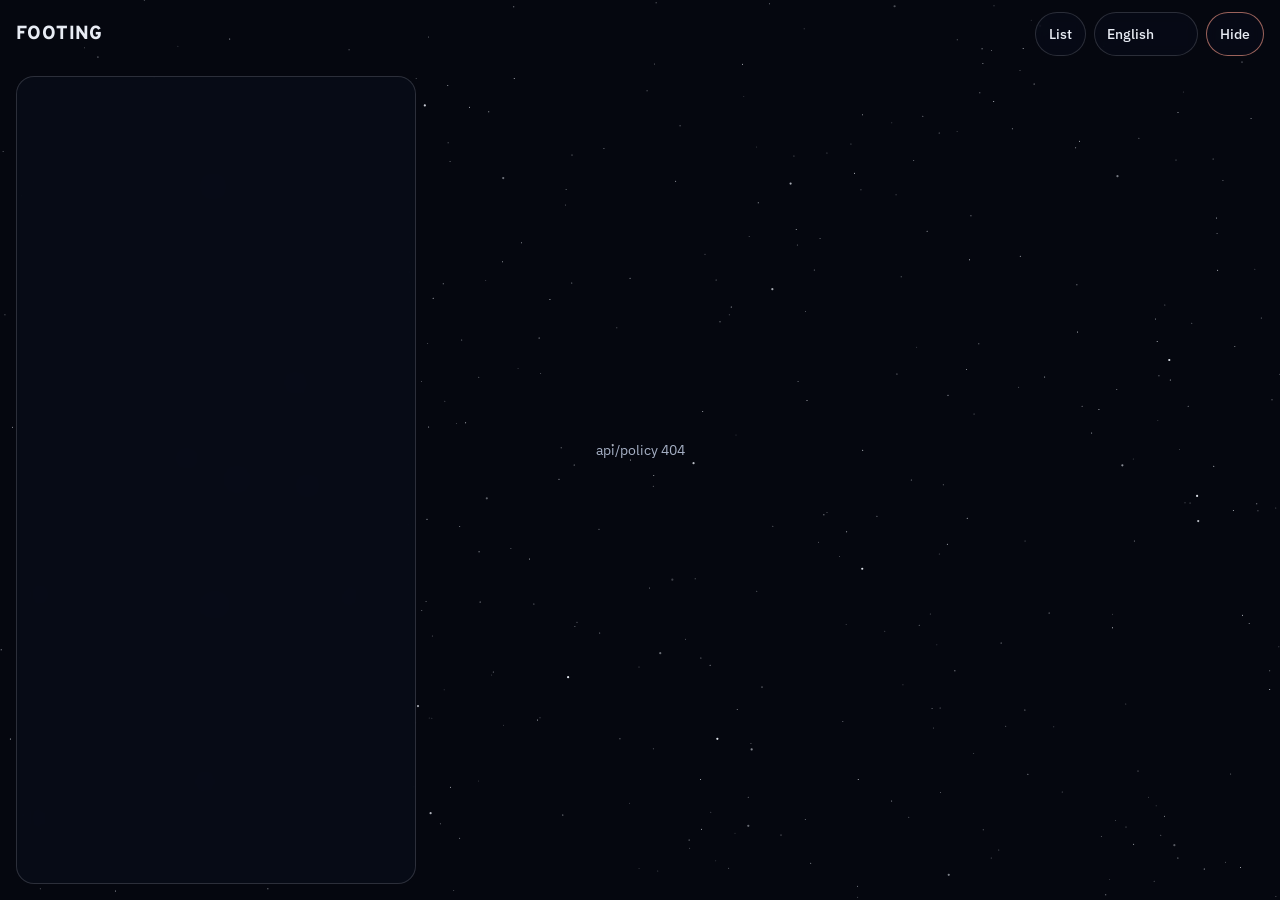
==== commit 63005386: "Virginia-first globe UI: 133-locality map, score mosaic, reasoning panel, 8 languages, VA-only ratin" ====
--- a/footing/web/index.html
+++ b/footing/web/index.html
@@ -4,7 +4,7 @@
 <meta charset="utf-8">
 <meta name="viewport" content="width=device-width, initial-scale=1, viewport-fit=cover">
 <meta name="theme-color" content="#121212">
-<meta name="description" content="Footing: where could you land for the next 30 days? Food, shelter, cost and services near you, from public data.">
+<meta name="description" content="Footing: where in Virginia could you land? All 133 cities and counties scored for you from public data, with every source shown.">
 <title>Footing</title>
 <link rel="manifest" href="manifest.webmanifest">
 <link rel="icon" href="icon.svg" type="image/svg+xml">
@@ -17,12 +17,12 @@
 <body>
 <div id="globe-root" hidden>
   <canvas id="stars" aria-hidden="true"></canvas>
-  <div id="globe-map" aria-label="Globe. States are colored by how well they fit you. Use the List button for the same information as a list."></div>
+  <div id="globe-map" aria-label="Map of Virginia's cities and counties, colored by how well each fits you. The List button shows the same information as a list."></div>
   <div class="g-loading" role="status">Loading the map...</div>
   <div class="g-top">
     <a href="#/" class="g-brand" aria-label="Footing home">FOOTING</a>
     <button type="button" class="g-btn" id="g-listbtn">List</button>
-    <button type="button" class="g-btn" id="g-lang">Español</button>
+    <select class="g-btn g-langsel" id="g-lang" aria-label="Language"></select>
     <button type="button" class="g-btn hide" id="g-hide">Hide this page</button>
   </div>
   <div class="g-legend">
@@ -41,7 +41,9 @@
 <script src="vendor/maplibre-gl.js"></script>
 <script src="vendor/topojson-client.min.js"></script>
 <script src="fit.js"></script>
+<script src="vafit.js"></script>
 <script src="i18n.js"></script>
+<script src="i18n_more.js"></script>
 <script src="globe.js"></script>
 <script src="app.js"></script>
 </body>
--- a/footing/web/globe.css
+++ b/footing/web/globe.css
@@ -151,3 +151,86 @@
 @media (prefers-reduced-motion: reduce) {
   .g-legend, .g-pri .wbar { transition: none; }
 }
+
+/* ---- session 4: Virginia ---- */
+.g-langsel { appearance: none; -webkit-appearance: none; padding: 0 12px; width: auto; max-width: 118px; flex: 0 1 auto; text-overflow: ellipsis; }
+.g-langsel option { color: #10131c; }
+.g-fs { border: 0; padding: 0; margin: 0; }
+.g-fs h3 { margin-top: 6px; }
+.g-machine { font-size: 12.5px; color: var(--some); border-left: 3px solid var(--some); padding-left: 8px; }
+.g-kind { margin-top: -4px !important; font-size: 13px; }
+.g-small { font-size: 12.5px !important; }
+.g-ink { color: var(--g-ink); }
+.g-link { min-height: 44px; background: none; border: 0; color: var(--g-ink-2); font: 500 14px var(--sans); text-decoration: underline;
+  text-underline-offset: 3px; cursor: pointer; }
+.g-back { min-height: 40px; background: none; border: 0; color: var(--g-ink-2); font: 500 14px var(--sans); cursor: pointer; padding: 0; margin-top: -2px; }
+.g-sheet.short { max-height: 34vh; }
+.g-spot { color: var(--g-ink) !important; }
+
+/* confidence: a meter with the medium/high thresholds marked */
+.g-conf { margin: 6px 0 2px; }
+.g-conf .bar { position: relative; display: block; height: 8px; border-radius: 4px; background: rgba(232, 236, 244, 0.1); }
+.g-conf .v { position: absolute; left: 0; top: 0; bottom: 0; border-radius: 4px; background: var(--g-ink); }
+.g-conf i { position: absolute; top: -3px; bottom: -3px; width: 2px; background: var(--g-panel); }
+.sig { display: inline-flex; align-items: flex-end; gap: 2px; height: 10px; margin-right: 6px; vertical-align: -1px; }
+.sig i { display: block; width: 3px; background: rgba(232, 236, 244, 0.25); border-radius: 1px; }
+.sig i:nth-child(1) { height: 4px; } .sig i:nth-child(2) { height: 7px; } .sig i:nth-child(3) { height: 10px; }
+.sig.low i:nth-child(1), .sig.medium i:nth-child(-n+2), .sig.high i { background: var(--g-ink); }
+
+/* the score as area: width = how much it matters to you, height = how this place does */
+.g-mosaic { margin: 8px 0 14px; }
+.g-mosaic .cols { display: flex; gap: 3px; height: 116px; align-items: stretch; }
+.g-mosaic .col { position: relative; flex: 1 1 0; min-width: 16px; border-radius: 4px; overflow: hidden;
+  background: rgba(232, 236, 244, 0.07); box-shadow: inset 0 0 0 1px rgba(232, 236, 244, 0.12); }
+.g-mosaic .col.unk { background: repeating-linear-gradient(135deg, transparent 0 5px, rgba(167, 177, 198, 0.28) 5px 7px); }
+.g-mosaic .fill { position: absolute; left: 0; right: 0; bottom: 0; }
+.g-mosaic .lbl { position: absolute; left: 0; right: 0; bottom: 4px; text-align: center; font: 800 13px var(--sign); font-variant-numeric: tabular-nums; }
+.g-mosaic .names { display: flex; gap: 3px; margin-top: 4px; }
+.g-mosaic .names span { flex: 1 1 0; min-width: 16px; font-size: 10.5px; line-height: 1.2; color: var(--g-ink-2); overflow: hidden;
+  text-overflow: ellipsis; white-space: nowrap; }
+.g-mosaic figcaption { font-size: 12.5px; color: var(--g-ink-2); line-height: 1.45; margin-top: 8px; }
+
+/* reasoning list: one entry per part, plain words first, sources one tap away */
+.g-c2s { list-style: none; padding: 0; margin: 6px 0; display: grid; gap: 0; }
+.g-c2 { padding: 10px 0; border-top: 1px solid var(--g-line); }
+.g-c2:first-child { border-top: 0; }
+.g-c2 .hd { display: grid; grid-template-columns: 1fr 44px; gap: 10px; align-items: center; }
+.g-c2 .name { font: 600 15px var(--sans); }
+.g-c2 .num { font: 800 16px var(--sign); text-align: center; border-radius: 8px; padding: 4px 0; font-variant-numeric: tabular-nums; }
+.g-c2.unk .num { border: 1px dashed var(--g-ink-2); color: var(--g-ink-2); }
+.g-c2 .w { display: block; font-size: 12px; color: var(--lamp); margin-top: 1px; }
+.g-c2 .line { color: var(--g-ink) !important; font-size: 14px; margin: 4px 0 !important; }
+.g-c2 details { font-size: 12.5px; color: var(--g-ink-2); }
+.g-c2 summary { cursor: pointer; min-height: 32px; display: flex; align-items: center; }
+.g-c2 details p { font-size: 12.5px; }
+.g-srcs { padding-left: 18px; margin: 4px 0; line-height: 1.45; }
+.g-srcs a { color: var(--g-ink-2); }
+
+/* help places */
+.g-help { list-style: none; padding: 0; margin: 6px 0; display: grid; gap: 6px; }
+.g-help li { display: grid; grid-template-columns: 12px 1fr auto; gap: 10px; align-items: start; font-size: 14px; }
+.g-help i { width: 10px; height: 10px; border-radius: 50%; margin-top: 5px; border: 1px solid #05070f; }
+.g-help .k, .g-help .h { display: block; font-size: 12px; color: var(--g-ink-2); }
+.g-help a { color: var(--g-ink); font-size: 13px; white-space: nowrap; min-height: 32px; }
+.g-place { width: 16px; height: 16px; border-radius: 50%; border: 2px solid #05070f; padding: 0; cursor: pointer; }
+.g-pop { color: #10131c; font: 13px var(--sans); line-height: 1.4; }
+.g-pop a { color: #10131c; }
+
+/* search */
+.g-search input { width: 100%; min-height: 46px; border-radius: 10px; border: 1px solid var(--g-line); background: rgba(232, 236, 244, 0.05);
+  color: var(--g-ink); padding: 0 12px; font: 15px var(--sans); margin: 4px 0 6px; }
+.g-search input:focus-visible { outline: 3px solid var(--lamp); outline-offset: 1px; }
+
+/* right-to-left languages (Arabic, Persian/Dari) */
+[dir="rtl"] .g-row, [dir="rtl"] .g-c2 .hd, [dir="rtl"] .g-pri li { text-align: right; }
+[dir="rtl"] .g-machine { border-left: 0; border-right: 3px solid var(--some); padding-left: 0; padding-right: 8px; }
+[dir="rtl"] .g-srcs { padding-left: 0; padding-right: 18px; }
+[dir="rtl"] .g-ramp .unk { border-left: 0; border-right: 1px solid var(--g-line); padding-left: 0; padding-right: 6px; }
+[dir="rtl"] .sig { margin-right: 0; margin-left: 6px; }
+[dir="rtl"] .g-brand { margin-right: 0; margin-left: auto; }
+@media (min-width: 900px) {
+  [dir="rtl"] .g-sheet, [dir="rtl"] .g-sheet.tall { left: auto; right: 16px; }
+  [dir="rtl"] .g-legend { left: auto; right: 432px; }
+  [dir="rtl"] .g-toast { left: auto; right: 432px; }
+  .g-sheet.short { max-height: none; }
+}
